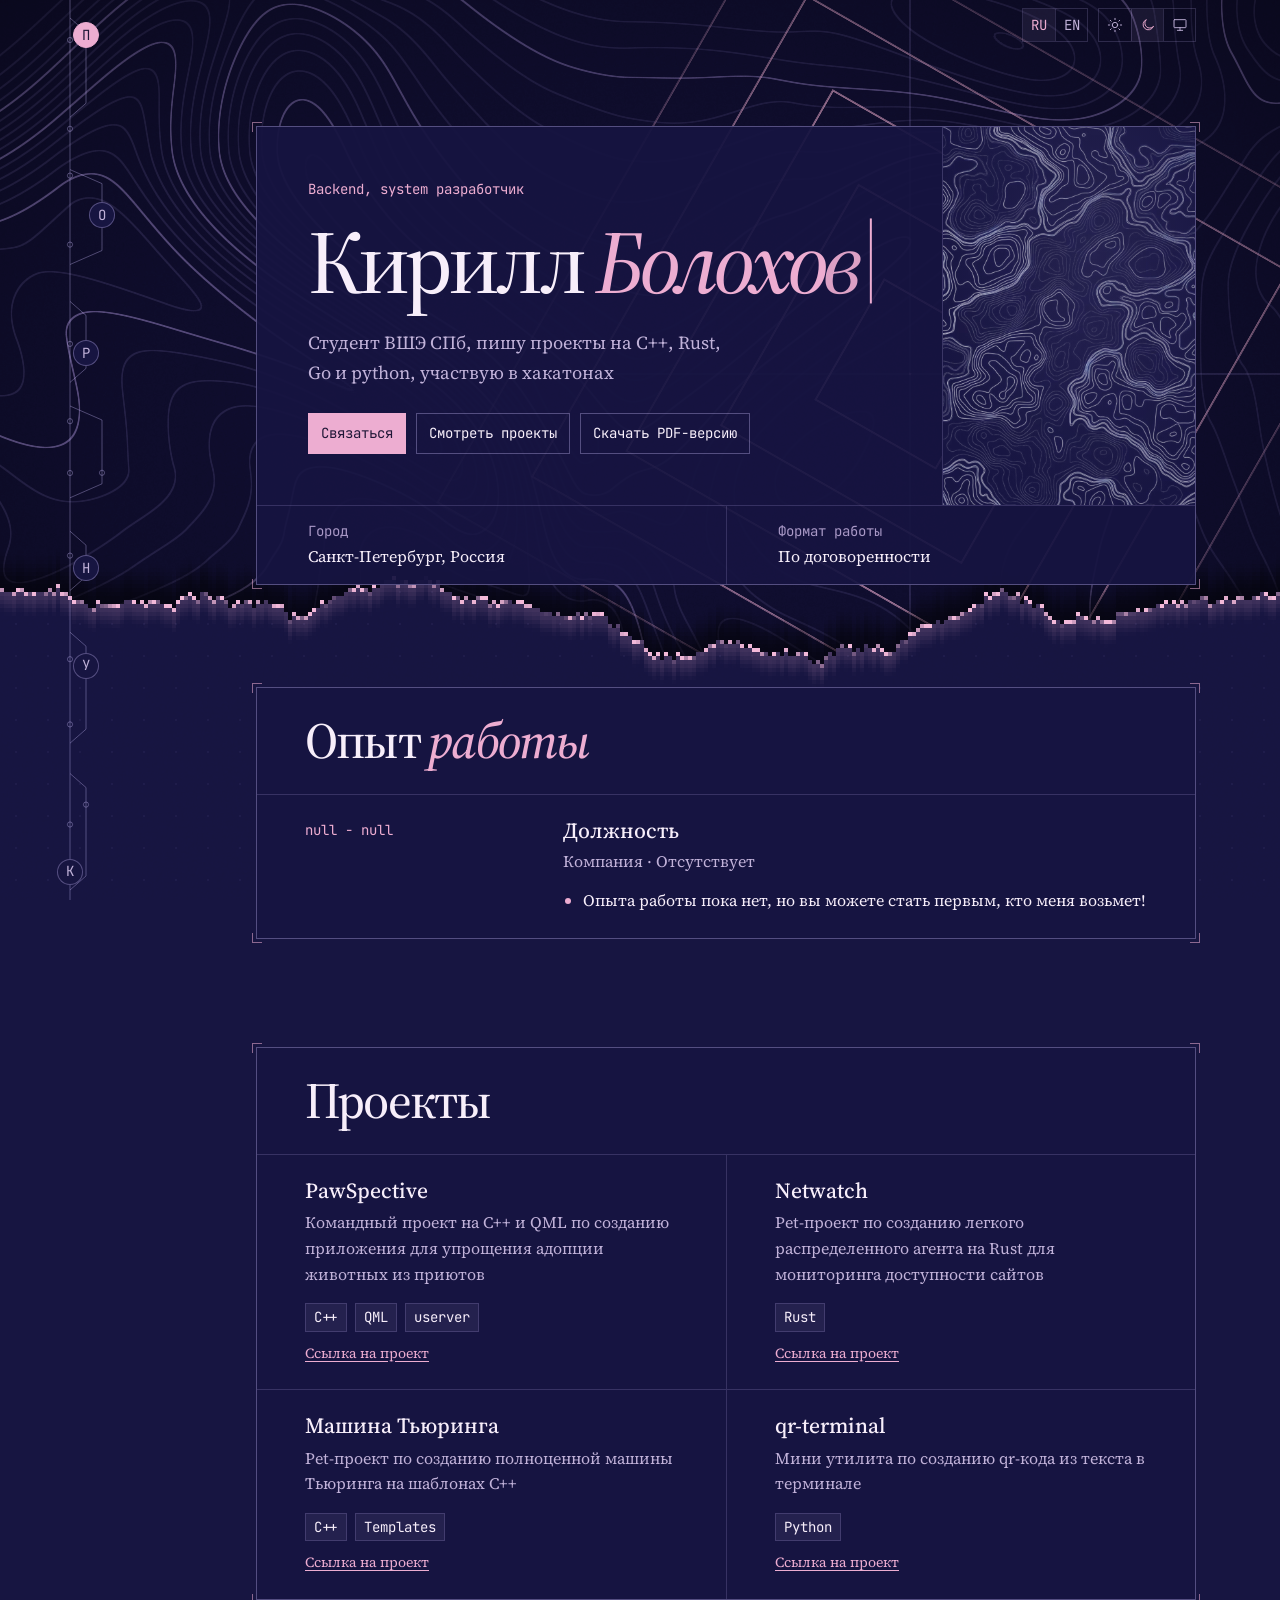
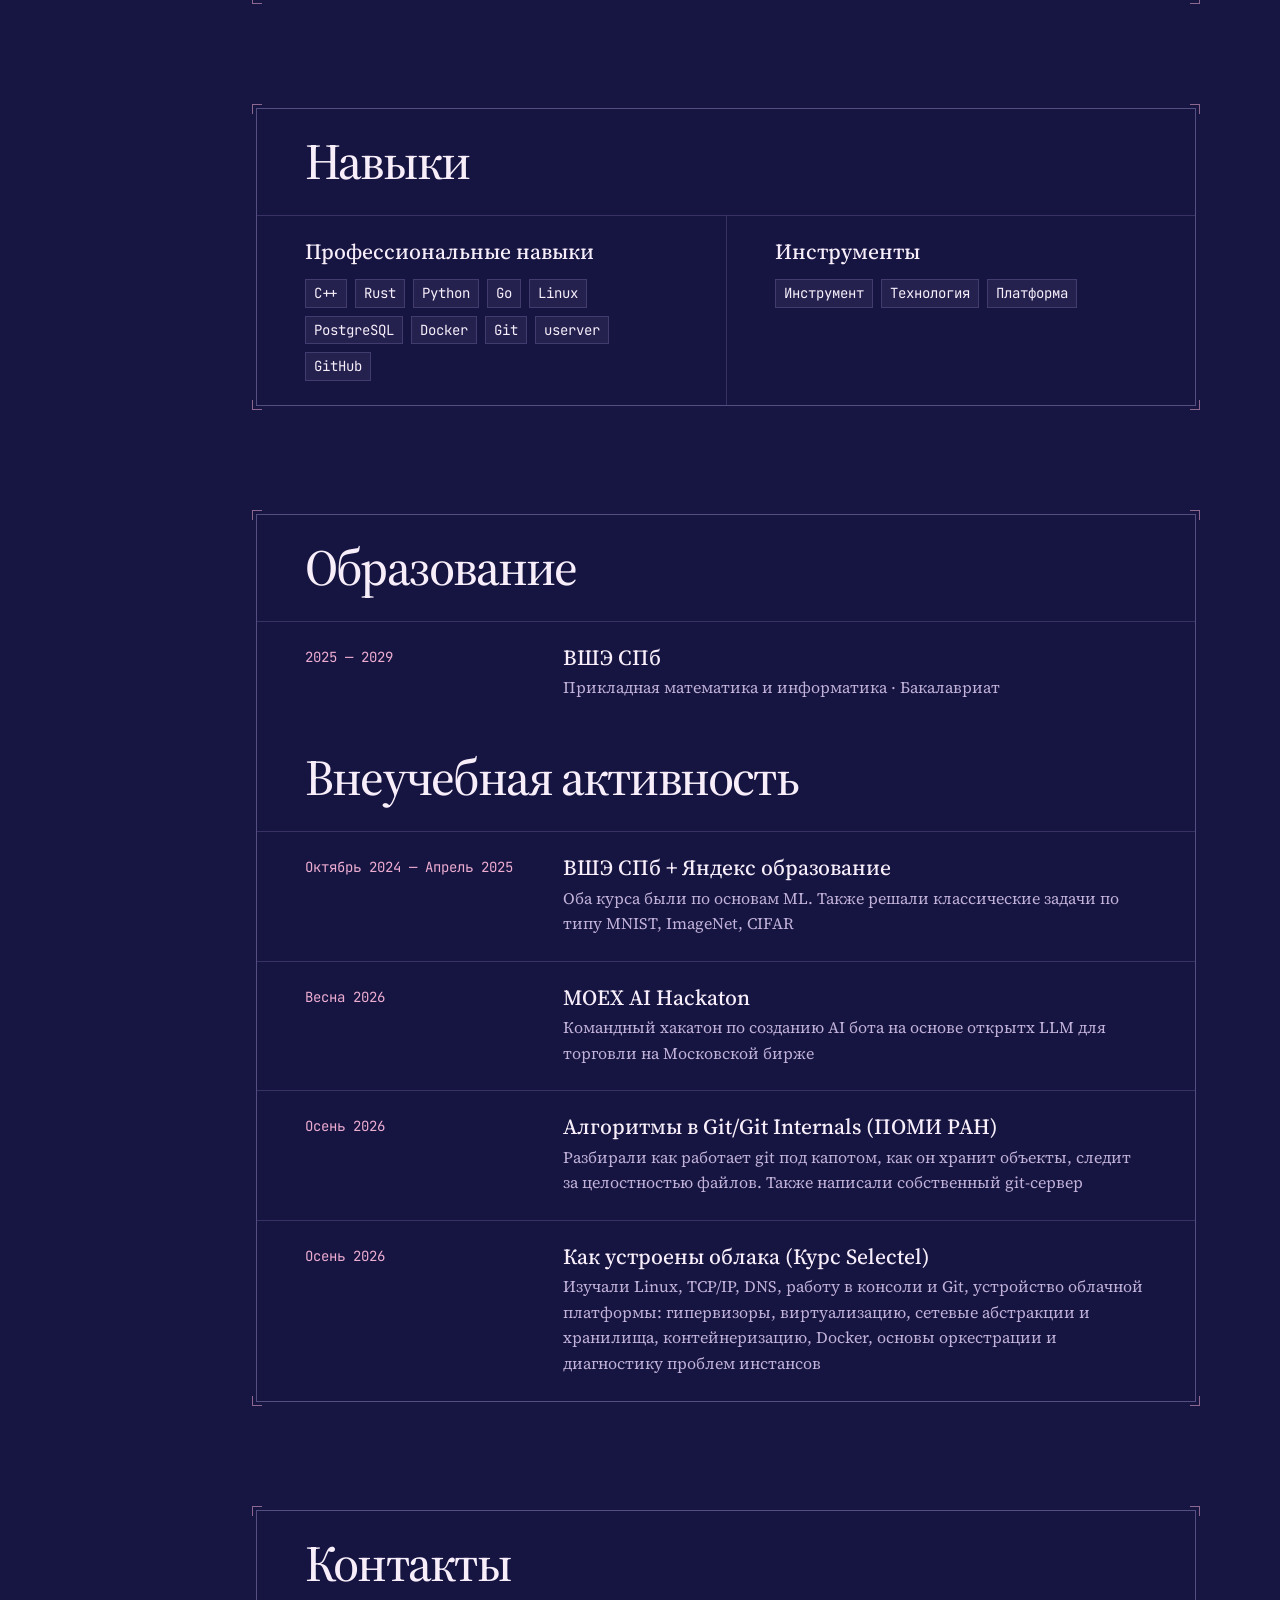
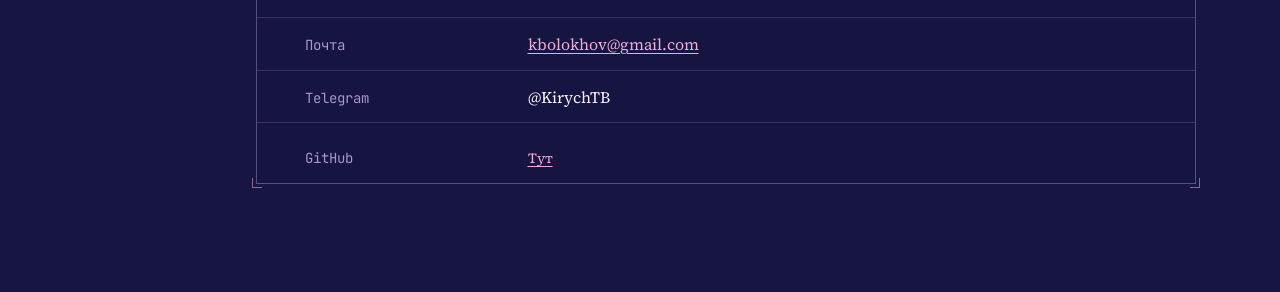
==== index.html @ cee9a9da "minor changes" ====
<!doctype html>
<html lang="ru" data-eff="dark">
<head>
<meta charset="utf-8">
<meta name="viewport" content="width=device-width,initial-scale=1">
<meta name="description" content="Resume.">
<title>Bolokhov Kirill - resume</title>
<link rel="alternate" hreflang="ru" href="./index.html">
<link rel="alternate" hreflang="en" href="./en.html">
<link rel="preconnect" href="https://fonts.googleapis.com">
<link rel="preconnect" href="https://fonts.gstatic.com" crossorigin>
<link href="https://fonts.googleapis.com/css2?family=JetBrains+Mono:wght@400;500;600&family=Source+Serif+4:ital,opsz,wght@0,8..60,400;0,8..60,500;1,8..60,400&display=swap" rel="stylesheet">
<link rel="stylesheet" href="./assets/styles.css">
<script src="./assets/hero-typing.js" defer></script>
<script src="./assets/background.js" defer></script>
<script src="./assets/main.js" defer></script>
</head>
<body>
<canvas id="gl" aria-hidden="true"></canvas>

<nav class="nav" aria-label="Разделы резюме">
  <svg class="tree-rail" aria-hidden="true" focusable="false" hidden></svg>
  <ul class="tree" id="toc" role="list">
    <li class="tree-node">
      <details name="resume-sections">
        <summary aria-label="Профиль">П</summary>
        <a href="#profile" aria-current="location">Профиль</a>
      </details>
    </li>
    <li class="tree-node">
      <details name="resume-sections">
        <summary aria-label="Опыт">О</summary>
        <a href="#experience">Опыт</a>
      </details>
    </li>
    <li class="tree-node">
      <details name="resume-sections">
        <summary aria-label="Проекты">Р</summary>
        <a href="#projects">Проекты</a>
      </details>
    </li>
    <li class="tree-node">
      <details name="resume-sections">
        <summary aria-label="Навыки">Н</summary>
        <a href="#skills">Навыки</a>
      </details>
    </li>
    <li class="tree-node">
      <details name="resume-sections">
        <summary aria-label="Образование">У</summary>
        <a href="#education">Образование</a>
      </details>
    </li>
    <li class="tree-node">
      <details name="resume-sections">
        <summary aria-label="Контакты">К</summary>
        <a href="#contacts">Контакты</a>
      </details>
    </li>
  </ul>
</nav>

<main>
  <div class="page-controls">
    <nav class="languages" aria-label="Язык сайта">
      <a href="./index.html" aria-label="Русский" aria-current="page">RU</a>
      <a href="./en.html" lang="en" hreflang="en" aria-label="English">EN</a>
    </nav>
    <div class="themes" id="themes" role="group" aria-label="Цветовая тема" hidden>
      <button type="button" data-m="light" aria-label="Светлая тема" title="Светлая тема" aria-pressed="false"><svg viewBox="0 0 24 24" aria-hidden="true"><circle cx="12" cy="12" r="4"/><path d="M12 2v2M12 20v2M4.9 4.9l1.4 1.4M17.7 17.7l1.4 1.4M2 12h2M20 12h2M4.9 19.1l1.4-1.4M17.7 6.3l1.4-1.4"/></svg></button>
      <button type="button" data-m="dark" aria-label="Тёмная тема" title="Тёмная тема" aria-pressed="true"><svg viewBox="0 0 24 24" aria-hidden="true"><path d="M20 14.5A8 8 0 1 1 9.5 4a6.5 6.5 0 0 0 10.5 10.5z"/></svg></button>
      <button type="button" data-m="system" aria-label="Системная тема" title="Системная тема" aria-pressed="false"><svg viewBox="0 0 24 24" aria-hidden="true"><rect x="3" y="4" width="18" height="12" rx="1"/><path d="M12 16v4M8 20h8"/></svg></button>
    </div>
  </div>
  <section class="hero" id="profile" aria-labelledby="profile-title" tabindex="-1">
    <div class="col hero-card">
      <div class="hero-copy">
        <p class="eyebrow">Backend, system разработчик</p>
        <h1 id="profile-title">Кирилл <em class="surname" data-mistyped="<jlj"><span class="surname-text">Болохов</span><span class="surname-typing" aria-hidden="true" hidden><span class="surname-prefix"></span><span class="surname-tail"><span class="surname-letter"></span><span class="surname-cursor"></span></span></span></em></h1>
        <p class="summary">Студент ВШЭ СПб, пишу проекты на C++, Rust, Go и python, участвую в хакатонах</p>
        <div class="actions">
          <a class="button primary" href="#contacts">Связаться</a>
          <a class="button" href="#projects">Смотреть проекты</a>
          <a class="button" href="./assets/resume-ru.pdf" download>Скачать PDF-версию</a>
        </div>
      </div>
      <div class="mark" aria-hidden="true"></div>
      <dl class="profile-details">
        <div><dt>Город</dt><dd>Санкт-Петербург, Россия</dd></div>
        <div><dt>Формат работы</dt><dd>По договоренности</dd></div>
      </dl>
    </div>
  </section>

  <section class="paper" id="experience" aria-labelledby="experience-title" tabindex="-1">
    <div class="col">
      <header class="intro"><h2 id="experience-title">Опыт <em>работы</em></h2></header>
      <article class="entry">
        <p class="entry-period">null - null</p>
        <div>
          <h3>Должность</h3>
          <p class="entry-meta">Компания · Отсутствует</p>
          <ul class="achievements">
            <li>Опыта работы пока нет, но вы можете стать первым, кто меня возьмет!</li>
          </ul>
        </div>
      </article>
    </div>
  </section>

  <section class="gap" id="projects" aria-labelledby="projects-title" tabindex="-1">
    <div class="col">
      <header class="intro"><h2 id="projects-title">Проекты</h2></header>
      <div class="grid">
        <article class="cell">
          <h3>PawSpective</h3>
          <p>Командный проект на C++ и QML по созданию приложения для упрощения адопции животных из приютов</p>
          <ul class="tags" aria-label="Технологии проекта"><li>С++</li><li>QML</li><li>userver</li></ul>
          <a class="project-link" href="https://github.com/Pawspective">Ссылка на проект</a>
        </article>
        <article class="cell">
          <h3>Netwatch</h3>
          <p>Pet-проект по созданию легкого распределенного агента на Rust для мониторинга доступности сайтов</p>
          <ul class="tags" aria-label="Технологии проекта"><li>Rust</li></ul>
          <a class="project-link" href="https://github.com/Granzh/netwatch">Ссылка на проект</a>
        </article>
        <article class="cell">
          <h3>Машина Тьюринга</h3>
          <p>Pet-проект по созданию полноценной машины Тьюринга на шаблонах C++</p>
          <ul class="tags" aria-label="Технологии проекта"><li>C++</li><li>Templates</li></ul>
          <a class="project-link" href="https://github.com/Granzh/Turing-Machine">Ссылка на проект</a>
        </article>
        <article class="cell">
          <h3>qr-terminal</h3>
          <p>Мини утилита по созданию qr-кода из текста в терминале</p>
          <ul class="tags" aria-label="Технологии проекта"><li>Python</li></ul>
          <a class="project-link" href="https://github.com/Granzh/qr-terminal">Ссылка на проект</a>
        </article>
      </div>
    </div>

  </section>

  <section class="paper" id="skills" aria-labelledby="skills-title" tabindex="-1">
    <div class="col">
      <header class="intro"><h2 id="skills-title">Навыки</h2></header>
      <div class="grid">
        <div class="cell">
          <h3>Профессиональные навыки</h3>
          <ul class="tags"><li>C++</li><li>Rust</li><li>Python</li><li>Go</li><li>Linux</li><li>PostgreSQL</li><li>Docker</li><li>Git</li><li>userver</li><li>GitHub </li></ul>
        </div>
        <div class="cell">
          <h3>Инструменты</h3>
          <ul class="tags"><li>Инструмент</li><li>Технология</li><li>Платформа</li></ul>
        </div>
      </div>
    </div>
  </section>

  <section class="gap" id="education" aria-labelledby="education-title" tabindex="-1">
    <div class="col">
      <header class="intro"><h2 id="education-title">Образование</h2></header>
      <article class="entry">
        <p class="entry-period">2025 — 2029</p>
        <div>
          <h3>ВШЭ СПб</h3>
          <p class="entry-meta">Прикладная математика и информатика · Бакалавриат</p>
        </div>
      </article>

      <header class="intro"><h2 id="education-title">Внеучебная активность</h2></header>
      <article class="entry">
        <p class="entry-period">Октябрь 2024 — Апрель 2025</p>
        <div>
          <h3>ВШЭ СПб + Яндекс образование</h3>
          <p class="entry-meta">Оба курса были по основам ML. Также решали классические задачи по типу MNIST, ImageNet, CIFAR</p>
        </div>
      </article>
      <article class="entry">
        <p class="entry-period">Весна 2026</p>
        <div>
          <h3>MOEX AI Hackaton</h3>
          <p class="entry-meta">Командный хакатон по созданию AI бота на основе открытх LLM для торговли на Московской бирже</p>
        </div>
      </article>

      <article class="entry">
        <p class="entry-period">Осень 2026</p>
        <div>
          <h3>Алгоритмы в Git/Git Internals (ПОМИ РАН)</h3>
          <p class="entry-meta">Разбирали как работает git под капотом, как он хранит объекты, следит за целостностью файлов. Также написали собственный git-сервер</p>
        </div>
      </article>
      <article class="entry">
        <p class="entry-period">Осень 2026</p>
        <div>
          <h3>Как устроены облака (Курс Selectel)</h3>
          <p class="entry-meta">Изучали Linux, TCP/IP, DNS, работу в консоли и Git, устройство облачной платформы: гипервизоры, виртуализацию, сетевые абстракции и хранилища, контейнеризацию, Docker, основы оркестрации и диагностику проблем инстансов</p>
        </div>
      </article>
    </div>
  </section>

  <section class="paper contacts" id="contacts" aria-labelledby="contacts-title" tabindex="-1">
    <div class="col">
      <header class="intro"><h2 id="contacts-title">Контакты</h2></header>
      <dl class="contact-list">
        <div><dt>Почта</dt><dd><a href="mailto:kbolokhov@gmail.com">kbolokhov@gmail.com</a></dd></div>
        <div><dt>Telegram</dt><dd>@KirychTB</dd></div>
        <div><dt>GitHub</dt><dd><a class="project-link" href="https://github.com/Granzh">Тут</a></dd></div>
      </dl>
    </div>
  </section>
</main>
</body>
</html>
---- assets/styles.css ----
:root {
  --left: max(24px, calc((100vw - 1180px) / 2));
  --nav-width: 182px;
  --content-left: calc(var(--left) + var(--nav-width) + 24px);
  --mono: "JetBrains Mono", ui-monospace, Consolas, monospace;
  --serif: "Source Serif 4", Georgia, serif;
  --fg: #f7eefa;
  --mut: #c1b2d9;
  --dim: #a998c6;
  --acc: #edadd1;
  --acc-hover: #ffd0e8;
  --on-acc: #201737;
  --line: rgba(197, 182, 243, .19);
  --line2: rgba(197, 182, 243, .36);
  --panel: rgba(197, 182, 243, .08);
  --pbg: #171541;
  color-scheme: dark;
}
html[data-eff="light"] {
  --fg: #201737;
  --mut: #5f4d72;
  --dim: #69567e;
  --acc: #8b346d;
  --acc-hover: #74275a;
  --on-acc: #f7eefa;
  --line: rgba(79, 54, 112, .19);
  --line2: rgba(79, 54, 112, .36);
  --panel: rgba(79, 54, 112, .08);
  --pbg: #f4eaf7;
  color-scheme: light;
}
* { box-sizing: border-box; }
html { background: var(--pbg); scroll-behavior: smooth; }
body { margin: 0; color: var(--fg); font: 1rem/1.6 var(--serif); }
a { color: inherit; }
button { font: inherit; }
[hidden] { display: none !important; }
:focus-visible { outline: 2px solid var(--acc); outline-offset: 3px; }
::selection { background: var(--acc); color: var(--on-acc); }
#gl { position: fixed; inset: 0; width: 100%; height: 100%; pointer-events: none; }

.nav {
  position: fixed;
  z-index: 2;
  inset: 0 auto 0 var(--left);
  width: var(--nav-width);
  display: grid;
  grid-template-rows: minmax(0, 1fr);
  pointer-events: none;
  font-family: var(--mono);
}
.tree {
  --trunk: 19px;
  --node-size: 36px;
  position: relative;
  display: grid;
  grid-auto-rows: 1fr;
  margin: 0;
  padding: 0;
  list-style: none;
}
.tree::before, .tree-node::before {
  content: "";
  position: absolute;
  background: var(--line2);
}
.tree::before { inset: 0 auto 0 var(--trunk); width: 1px; }
.tree-node {
  --branch: 0px;
  position: relative;
  display: flex;
  align-items: center;
  padding-inline-start: calc(var(--trunk) + var(--branch) - var(--node-size) / 2);
}
.tree-node:nth-child(3n + 2) { --branch: 25px; }
.tree-node:nth-child(3n) { --branch: 44px; }
.tree-node::before { top: 50%; left: var(--trunk); width: var(--branch); height: 1px; }
.tree-node details { position: relative; pointer-events: auto; }
.tree-node details[open] { z-index: 1; }
.tree-node summary {
  display: grid;
  place-items: center;
  width: var(--node-size);
  height: var(--node-size);
  border: 1px solid var(--line2);
  border-radius: 50%;
  color: var(--mut);
  font-size: .875rem;
  list-style: none;
  background: var(--pbg);
  cursor: pointer;
}
.tree-node summary::-webkit-details-marker { display: none; }
.tree-node summary:hover, .tree-node details[open] summary { color: var(--acc); border-color: var(--acc); }
.tree-node details:has(a[aria-current]) summary { color: var(--on-acc); background: var(--acc); border-color: var(--acc); }
.tree-node a {
  position: absolute;
  top: 50%;
  left: calc(100% + 8px);
  transform: translateY(-50%);
  padding: 6px 10px;
  border: 1px solid var(--line2);
  background: var(--pbg);
  color: var(--fg);
  font-size: .875rem;
  text-decoration: none;
  white-space: nowrap;
}
.tree-node a:hover { color: var(--acc); border-color: var(--acc); }
.tree-rail {
  position: absolute;
  top: 0;
  left: 0;
  overflow: visible;
  pointer-events: none;
}
.tree[data-rail] { --node-size: 26px; display: block; }
.tree[data-rail]::before, .tree[data-rail] .tree-node::before { display: none; }
.tree[data-rail] .tree-node {
  position: absolute;
  left: var(--node-x);
  top: var(--node-y);
  display: block;
  padding: 0;
  transform: translate(-50%, -50%);
}
.page-controls {
  position: absolute;
  z-index: 1;
  inset: 8px max(24px, calc(100% - var(--content-left) - 940px)) auto auto;
  display: flex;
  align-items: center;
  gap: 10px;
}
.languages, .themes {
  display: grid;
  grid-auto-flow: column;
  grid-auto-columns: 32px;
  border: 1px solid var(--line);
}
.languages a {
  display: grid;
  place-items: center;
  min-height: 32px;
  color: var(--mut);
  font: .875rem var(--mono);
  text-decoration: none;
}
.languages a + a { border-left: 1px solid var(--line); }
.languages a:hover { color: var(--fg); }
.languages a[aria-current] { color: var(--acc); background: var(--panel); }
.themes button { display: grid; place-items: center; min-height: 32px; padding: 0; color: var(--mut); background: transparent; border: 0; cursor: pointer; }
.themes button + button { border-left: 1px solid var(--line); }
.themes button:hover { color: var(--fg); }
.themes button[aria-pressed="true"] { color: var(--acc); background: var(--panel); }
.themes svg { width: 16px; height: 16px; fill: none; stroke: currentColor; stroke-width: 1.4; stroke-linecap: round; }

main { position: relative; }
.col {
  position: relative;
  width: min(940px, calc(100% - var(--content-left) - 24px));
  margin-left: var(--content-left);
  border: 1px solid var(--line2);
  background: var(--pbg);
  background: color-mix(in srgb, var(--pbg) 94%, transparent);
}
.col::before {
  content: "";
  position: absolute;
  inset: -5px;
  pointer-events: none;
  background:
    linear-gradient(var(--acc), var(--acc)) left top / 10px 1px,
    linear-gradient(var(--acc), var(--acc)) left top / 1px 10px,
    linear-gradient(var(--acc), var(--acc)) right top / 10px 1px,
    linear-gradient(var(--acc), var(--acc)) right top / 1px 10px,
    linear-gradient(var(--acc), var(--acc)) left bottom / 10px 1px,
    linear-gradient(var(--acc), var(--acc)) left bottom / 1px 10px,
    linear-gradient(var(--acc), var(--acc)) right bottom / 10px 1px,
    linear-gradient(var(--acc), var(--acc)) right bottom / 1px 10px;
  background-repeat: no-repeat;
  opacity: .55;
}
.hero { padding: clamp(48px, 14vh, 132px) 0 48px; }
.hero-card { display: grid; grid-template-columns: minmax(0, 1fr) minmax(126px, 27%); }
.hero-copy { padding: clamp(24px, 4vw, 56px); }
.eyebrow, .entry-period, dt, .tags, .button { font-family: var(--mono); font-size: .875rem; }
.eyebrow { margin: 0; color: var(--acc); }
h1, h2, h3 { font-weight: 500; line-height: 1.08; overflow-wrap: anywhere; }
h1 { margin: 13px 0 0; font-size: clamp(2.5rem, 7vw, 5.75rem); letter-spacing: -.055em; }
h1 em, h2 em { color: var(--acc); }
.surname { position: relative; display: inline-block; max-width: 100%; }
.surname[data-mode] .surname-text { opacity: 0; }
.surname-typing { position: absolute; inset: 0; }
.surname-tail { position: relative; }
.surname-letter:empty::before {
  content: "\00a0";
  display: inline-block;
  inline-size: 0;
  white-space: nowrap;
}
.surname-cursor {
  position: absolute;
  inset-inline-start: 100%;
  inset-block-start: 50%;
  translate: 0 -50%;
  width: .6em;
  height: .95em;
  background: currentColor;
  transition: width 130ms ease-out;
}
.surname-letter:not(:empty) + .surname-cursor { margin-inline-start: .16em; }
.surname[data-mode="insert"] .surname-cursor { width: 2px; }
@media (prefers-reduced-motion: reduce), print {
  .surname[data-mode] .surname-text { opacity: 1; }
  .surname-typing { display: none; }
}
h2 { margin: 0; font-size: clamp(1.85rem, 4vw, 3.15rem); letter-spacing: -.035em; }
h3 { margin: 0; font-size: 1.35rem; }
.summary { max-width: 47ch; margin: 18px 0 0; color: var(--mut); font-size: 1.15rem; }
.actions { display: flex; flex-wrap: wrap; gap: 10px; margin-top: 26px; }
.button { display: inline-flex; align-items: center; padding: 8px 12px; border: 1px solid var(--line2); text-decoration: none; }
.button:hover { border-color: var(--acc); background: var(--panel); }
.button.primary { color: var(--on-acc); background: var(--acc); border-color: var(--acc); }
.button.primary:hover { background: var(--acc-hover); border-color: var(--acc-hover); }
.mark {
  position: relative;
  isolation: isolate;
  border-left: 1px solid var(--line);
  overflow: hidden;
  background:
    radial-gradient(ellipse at 60% 35%, var(--panel), transparent 75%),
    var(--pbg);
}
.mark::before {
  content: "";
  position: absolute;
  inset: 0;
  background: url("./topographic-contours.png") center / cover no-repeat;
  mix-blend-mode: screen;
  opacity: .88;
}
html[data-eff="light"] .mark::before {
  filter: invert(1);
  mix-blend-mode: multiply;
  opacity: .65;
}
.profile-details { display: grid; grid-column: 1 / -1; grid-template-columns: repeat(2, minmax(0, 1fr)); margin: 0; border-top: 1px solid var(--line); }
.profile-details > div { padding: 14px clamp(24px, 4vw, 56px); }
.profile-details > div + div { border-left: 1px solid var(--line); }
dt { color: var(--dim); overflow-wrap: anywhere; }
dd { margin: 2px 0 0; overflow-wrap: anywhere; }

.paper, .gap { padding: clamp(24px, 6vh, 64px) 0; }
.intro { padding: 26px clamp(24px, 4vw, 48px); border-bottom: 1px solid var(--line); }
.entry { display: grid; grid-template-columns: minmax(145px, 1fr) minmax(0, 2.5fr); gap: 14px 24px; padding: 24px clamp(24px, 4vw, 48px); }
.entry + .entry { border-top: 1px solid var(--line); }
.entry-period { margin: 0; color: var(--acc); }
.entry-meta { margin: 6px 0 0; color: var(--mut); }
.achievements { margin: 14px 0 0; padding-left: 20px; }
.achievements li + li { margin-top: 5px; }
.achievements li::marker { color: var(--acc); }
.grid { display: grid; grid-template-columns: repeat(2, minmax(0, 1fr)); }
.cell { min-width: 0; padding: 24px clamp(24px, 4vw, 48px); }
.cell:nth-child(even) { border-left: 1px solid var(--line); }
.cell:nth-child(n+3) { border-top: 1px solid var(--line); }
.cell p { color: var(--mut); margin: 8px 0 0; }
.project-link { display: inline-block; margin-top: 10px; font-size: .875rem; }
.tags { display: flex; flex-wrap: wrap; gap: 8px; list-style: none; padding: 0; margin: 16px 0 0; }
.tags li { max-width: 100%; padding: 2px 8px; background: var(--panel); border: 1px solid var(--line); overflow-wrap: anywhere; }
.contacts { padding-bottom: clamp(54px, 12vh, 112px); }
.contact-list { margin: 0; }
.contact-list > div { display: grid; grid-template-columns: minmax(90px, 1fr) minmax(0, 3fr); gap: 16px; align-items: baseline; padding: 12px clamp(24px, 4vw, 48px); }
.contact-list > div + div { border-top: 1px solid var(--line); }
.project-link, .contact-list a { color: var(--acc); text-underline-offset: .18em; }

@media screen and (max-width: 900px), screen and (max-height: 510px) {
  html { scroll-padding-top: 58px; }
  .nav { position: sticky; inset: 0 auto auto; display: block; width: auto; padding-inline: 12px; background: var(--pbg); border-bottom: 1px solid var(--line2); }
  .tree { --trunk: 19px; grid-template-columns: repeat(6, minmax(0, 1fr)); height: 56px; max-width: 440px; margin-inline: auto; }
  .tree::before { inset: var(--trunk) 0 auto; width: auto; height: 1px; }
  .tree-node { align-items: flex-start; justify-content: center; padding: calc(var(--trunk) + var(--branch) - var(--node-size) / 2) 0 0; }
  .tree-node:nth-child(3n + 2) { --branch: 8px; }
  .tree-node:nth-child(3n) { --branch: 16px; }
  .tree-node::before { top: var(--trunk); left: 50%; width: 1px; height: var(--branch); }
  .tree-node a { top: calc(100% + 8px); left: 0; transform: none; }
  .tree-node:nth-last-child(-n + 2) a { left: auto; right: 0; }
  .page-controls { right: 16px; }
  .col { width: auto; margin-inline: 16px; }
}
@media screen and (max-width: 560px) {
  .hero-card, .grid, .entry { grid-template-columns: minmax(0, 1fr); }
  .mark { display: none; }
  .cell:nth-child(even) { border-left: 0; }
  .cell + .cell { border-top: 1px solid var(--line); }
  .profile-details > div { padding-inline: 14px; }
}
@media (prefers-reduced-motion: reduce) {
  html { scroll-behavior: auto; }
}
@media print {
  @page { size: A4; margin: 12mm; }
  html[data-eff] {
    --serif: Georgia, serif;
    --mono: Consolas, monospace;
    --fg: #201737;
    --mut: #4e405f;
    --dim: #4e405f;
    --acc: #74275a;
    --line: #ddd1e4;
    --line2: #ddd1e4;
    --panel: transparent;
    --pbg: #fff;
    color-scheme: light;
  }
  #gl, .nav, .page-controls, .actions, .mark, .col::before { display: none; }
  body { font-size: 11pt; line-height: 1.4; }
  .hero, .paper, .gap { padding: 5px 0; }
  .hero-card { display: block; }
  .col { width: auto; margin: 0; }
  .hero-copy, .intro, .entry, .cell, .contact-list > div, .profile-details > div { padding: 9px 14px; }
  h1 { font-size: 33pt; margin-top: 6px; }
  h2 { font-size: 19pt; }
  h3 { font-size: 13pt; }
  .summary { max-width: 65ch; font-size: inherit; margin-top: 8px; }
  .tags, .achievements { margin-top: 9px; }
  .intro { break-after: avoid; }
  .entry, .cell { break-inside: avoid; }
}
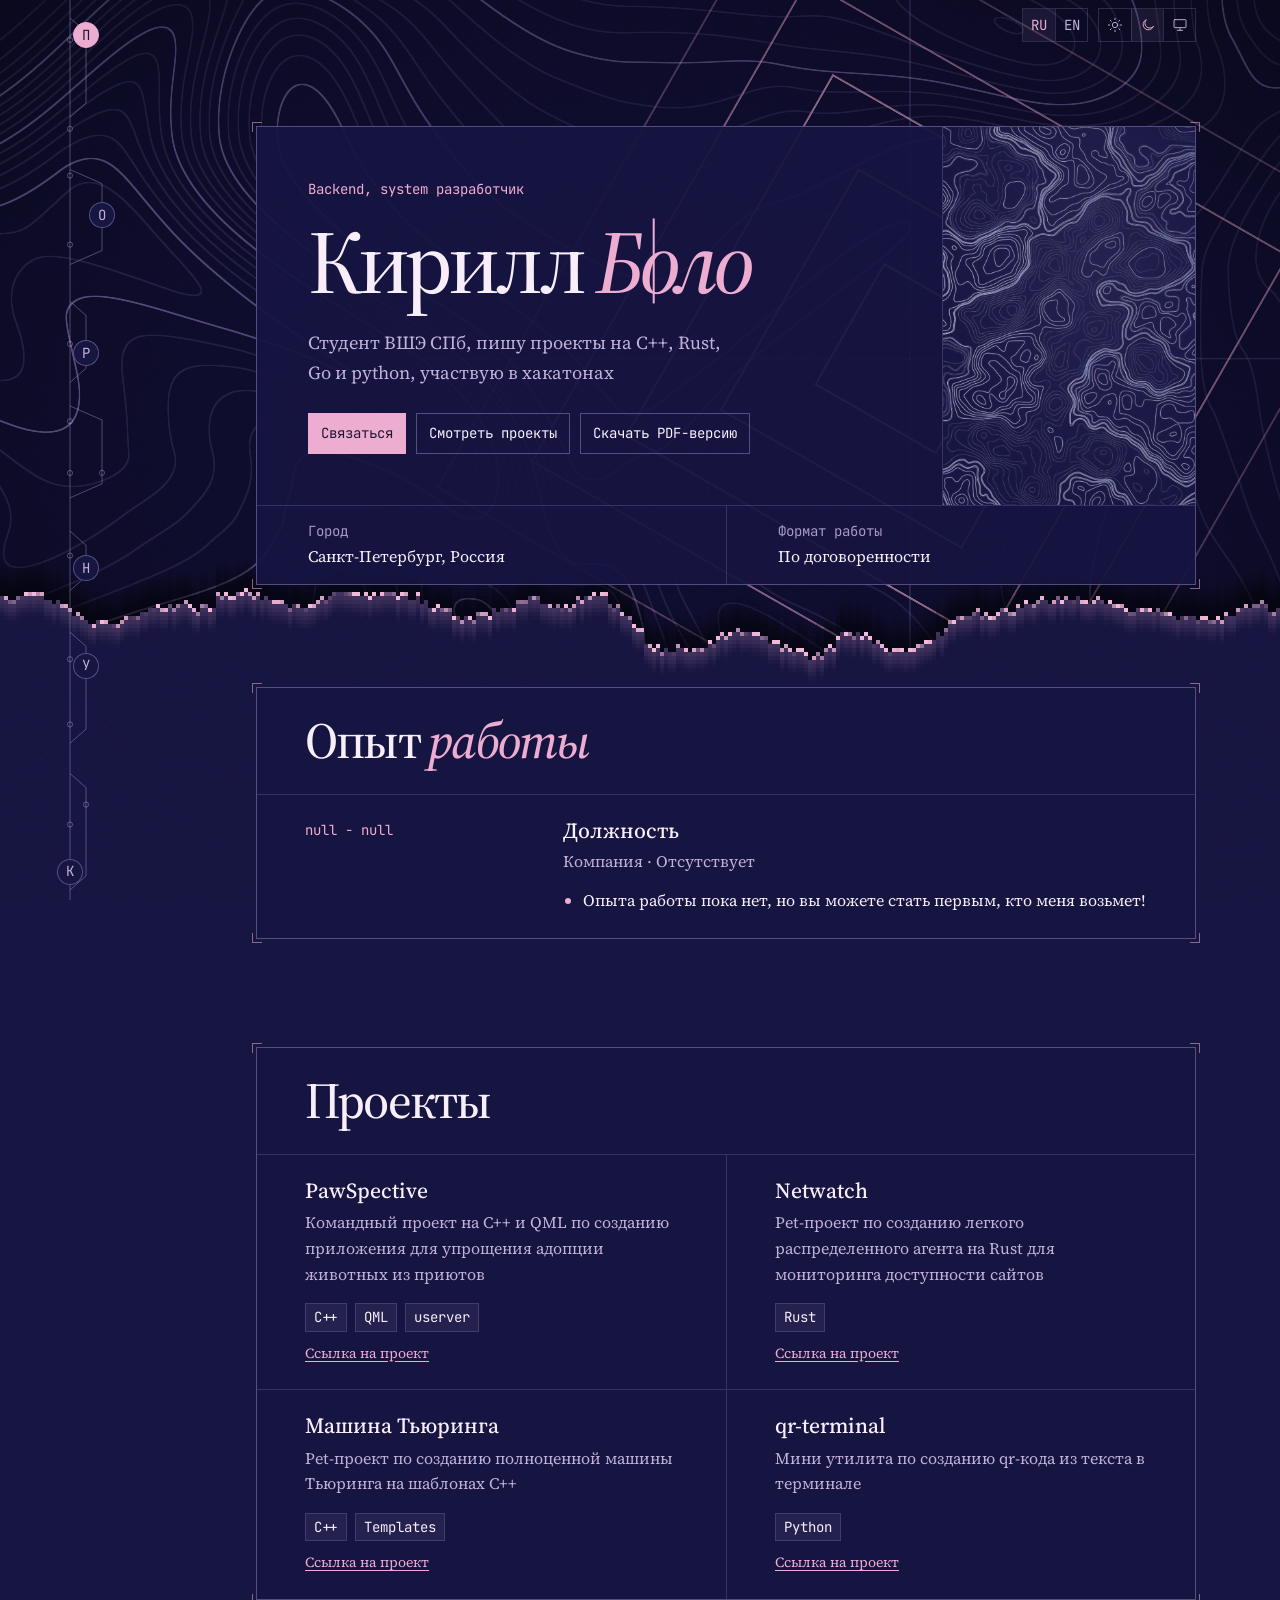
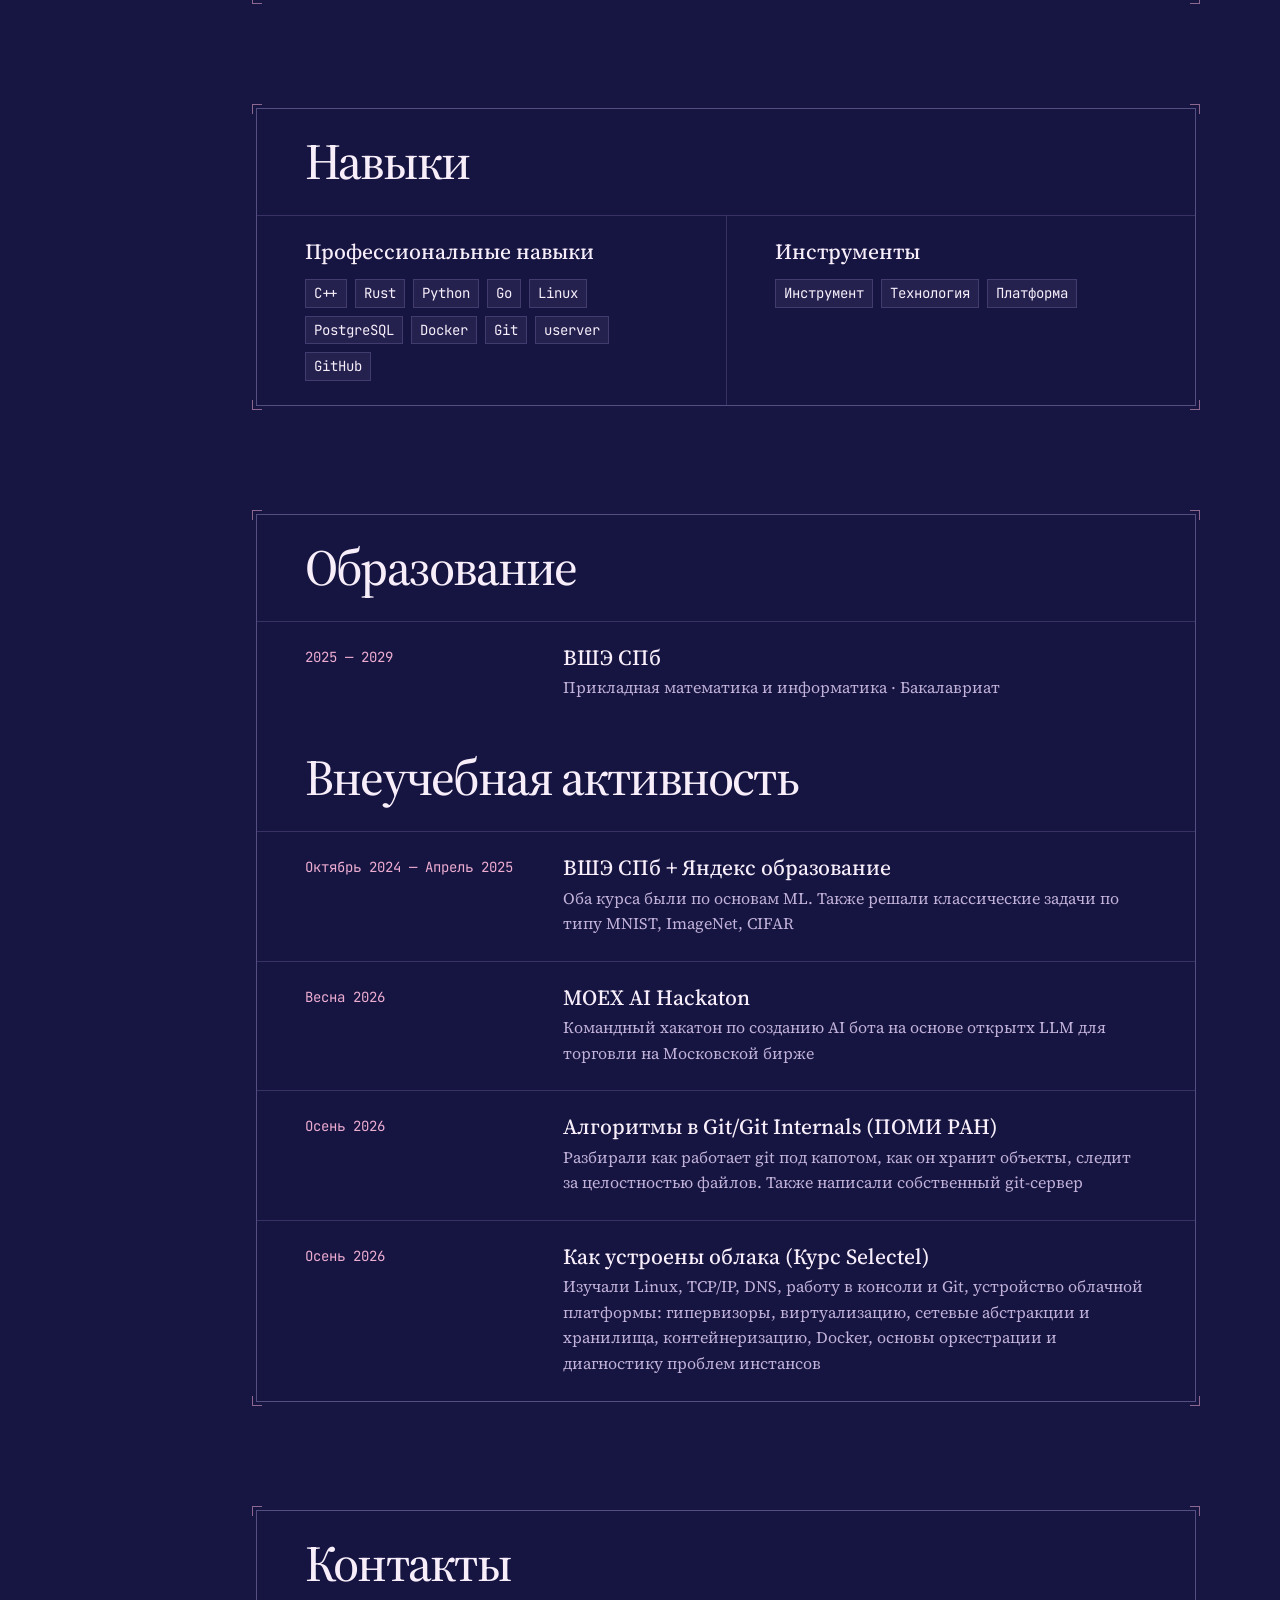
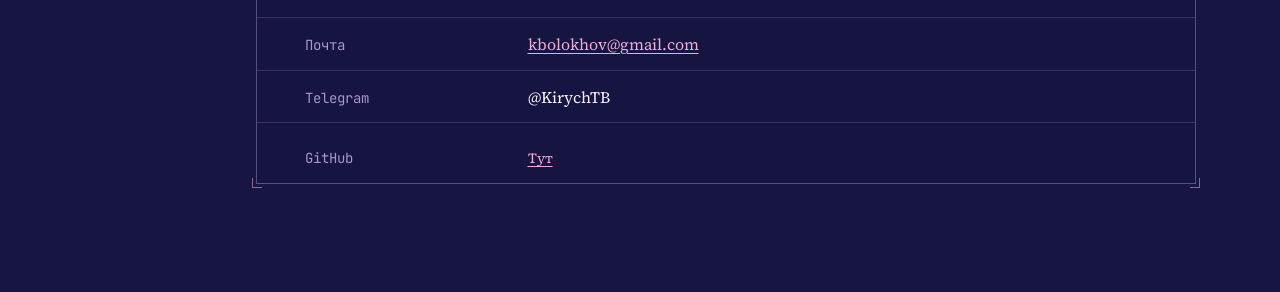
==== commit fafcb2b3: "add animation on switching language" ====
--- a/index.html
+++ b/index.html
@@ -11,6 +11,7 @@
 <link rel="preconnect" href="https://fonts.gstatic.com" crossorigin>
 <link href="https://fonts.googleapis.com/css2?family=JetBrains+Mono:wght@400;500;600&family=Source+Serif+4:ital,opsz,wght@0,8..60,400;0,8..60,500;1,8..60,400&display=swap" rel="stylesheet">
 <link rel="stylesheet" href="./assets/styles.css">
+<script src="./assets/language-switch.js"></script>
 <script src="./assets/hero-typing.js" defer></script>
 <script src="./assets/background.js" defer></script>
 <script src="./assets/main.js" defer></script>
--- a/assets/styles.css
+++ b/assets/styles.css
@@ -149,6 +149,11 @@
 .languages a + a { border-left: 1px solid var(--line); }
 .languages a:hover { color: var(--fg); }
 .languages a[aria-current] { color: var(--acc); background: var(--panel); }
+@media screen and (prefers-reduced-motion: no-preference) {
+  html[data-language-entering] :is(.nav, main) { visibility: hidden; }
+  ::highlight(resume-strike) { text-decoration: line-through .075em; }
+  ::highlight(resume-erased) { color: transparent; text-decoration-color: transparent; }
+}
 .themes button { display: grid; place-items: center; min-height: 32px; padding: 0; color: var(--mut); background: transparent; border: 0; cursor: pointer; }
 .themes button + button { border-left: 1px solid var(--line); }
 .themes button:hover { color: var(--fg); }
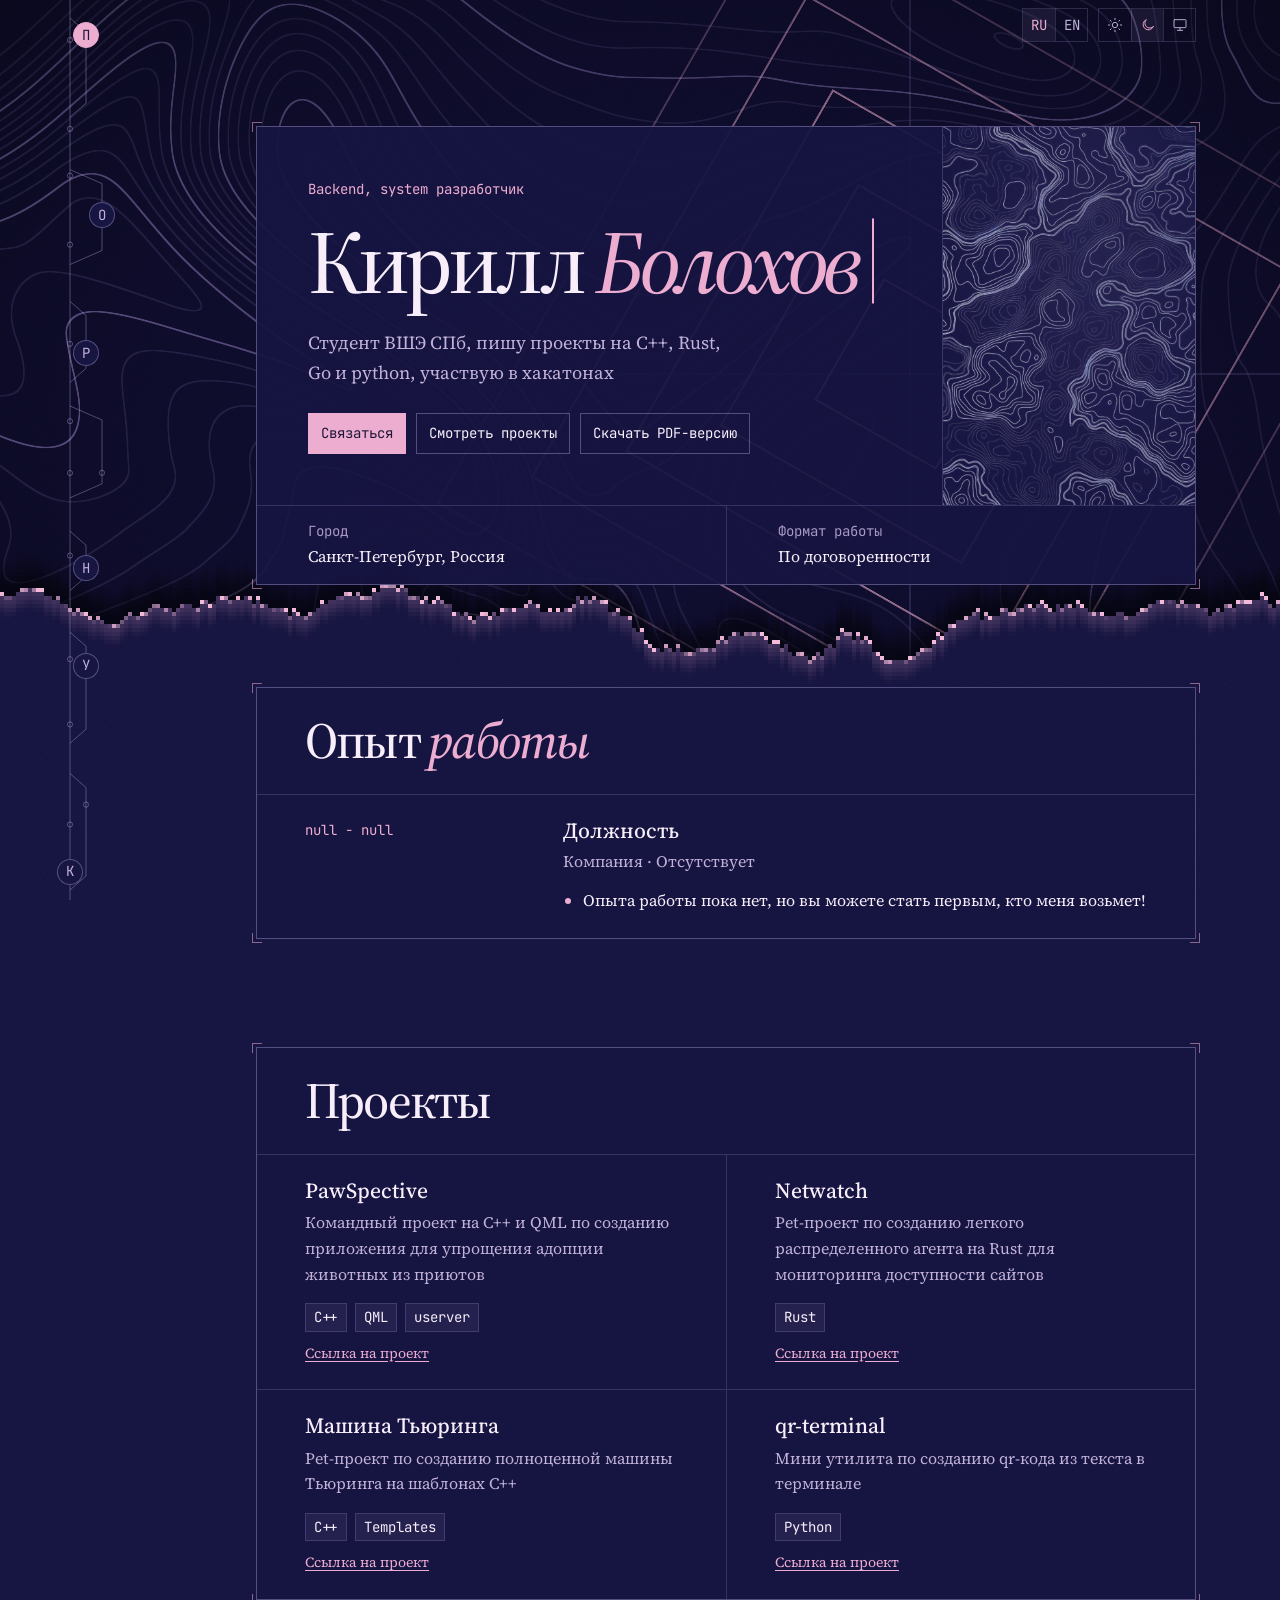
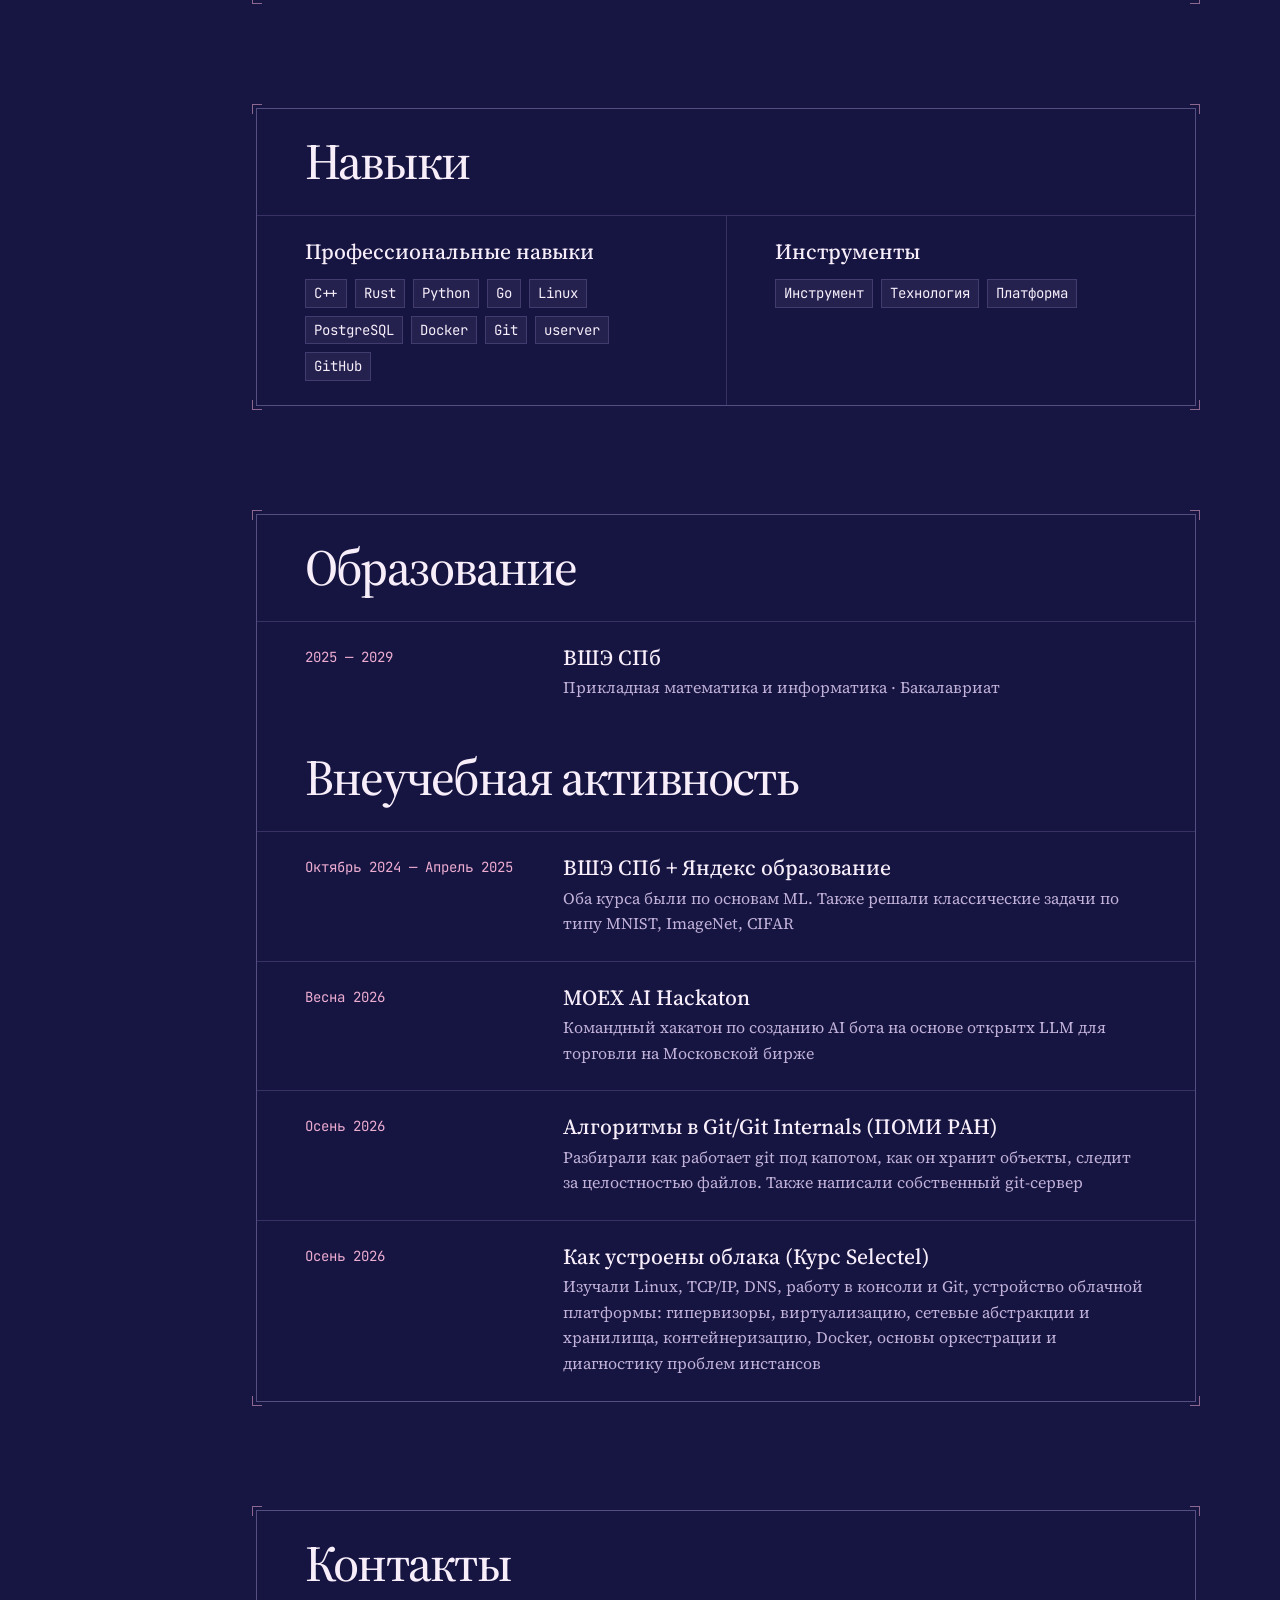
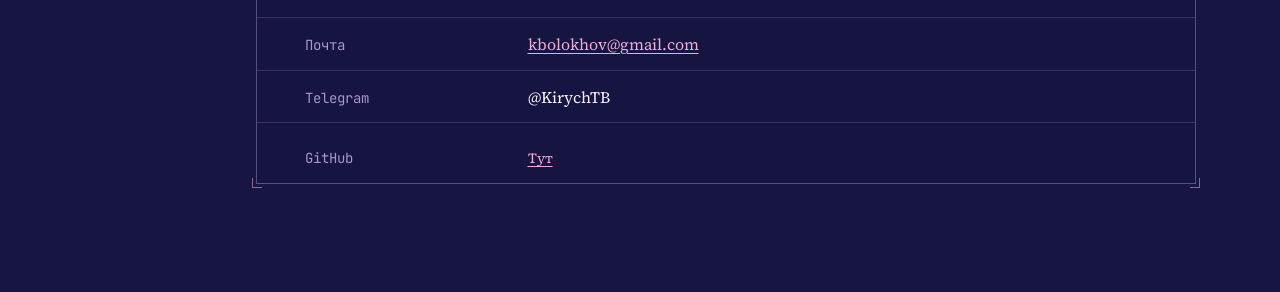
==== commit b90c4e85: "minor changes" ====
--- a/index.html
+++ b/index.html
@@ -7,6 +7,7 @@
 <title>Bolokhov Kirill - resume</title>
 <link rel="alternate" hreflang="ru" href="./index.html">
 <link rel="alternate" hreflang="en" href="./en.html">
+<link rel="prefetch" href="./en.html">
 <link rel="preconnect" href="https://fonts.googleapis.com">
 <link rel="preconnect" href="https://fonts.gstatic.com" crossorigin>
 <link href="https://fonts.googleapis.com/css2?family=JetBrains+Mono:wght@400;500;600&family=Source+Serif+4:ital,opsz,wght@0,8..60,400;0,8..60,500;1,8..60,400&display=swap" rel="stylesheet">
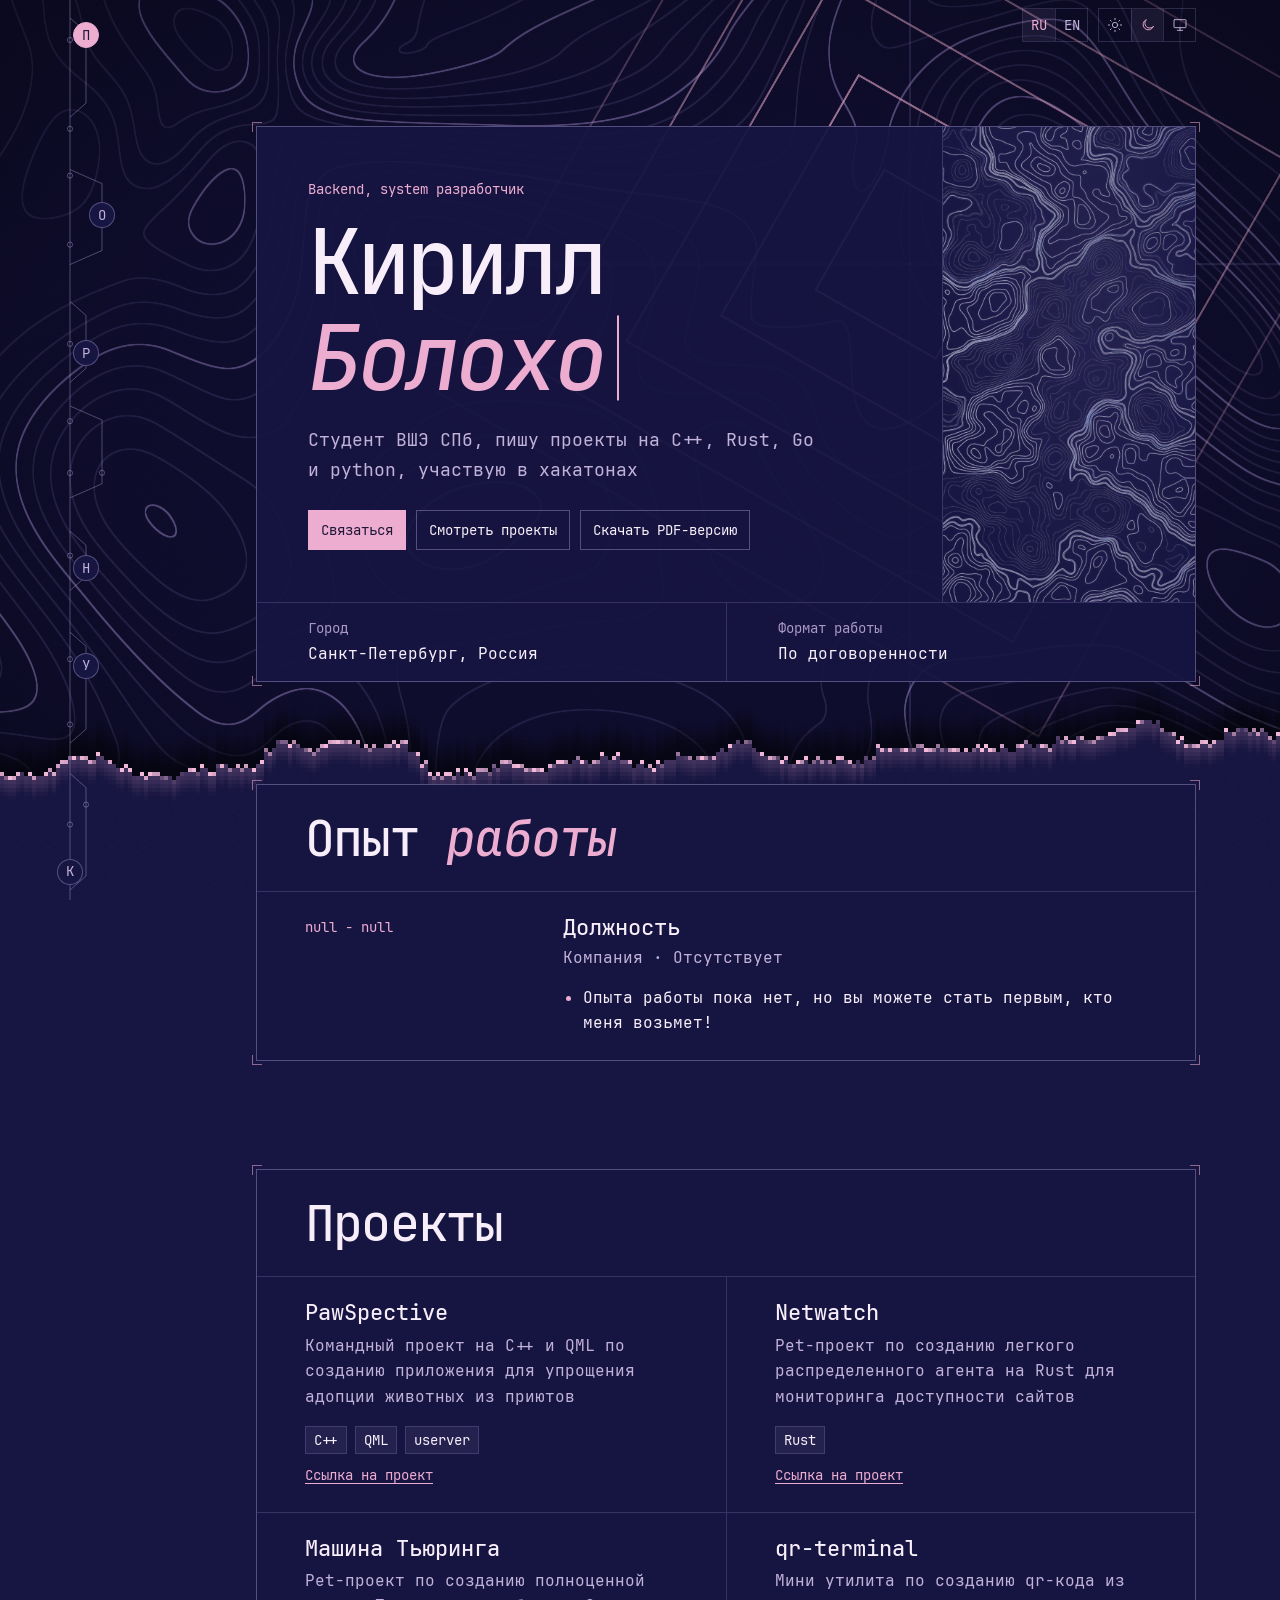
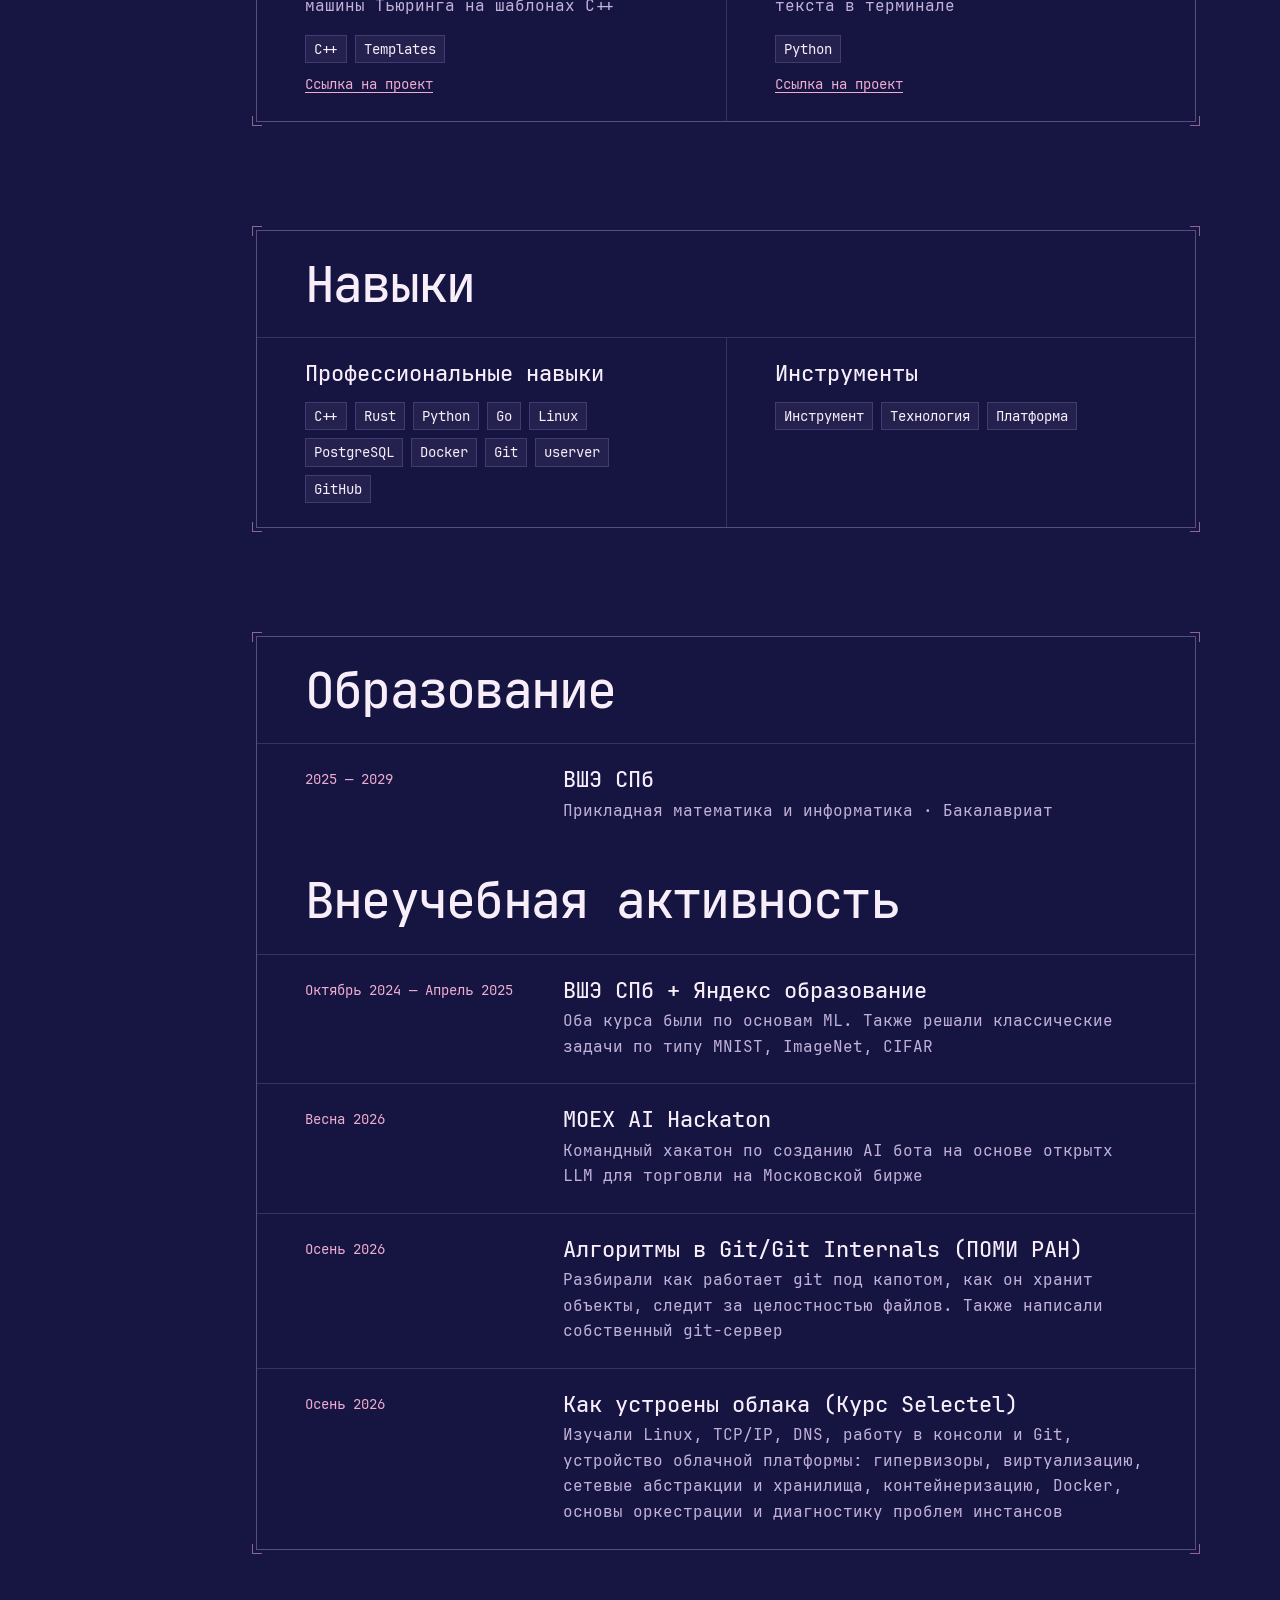
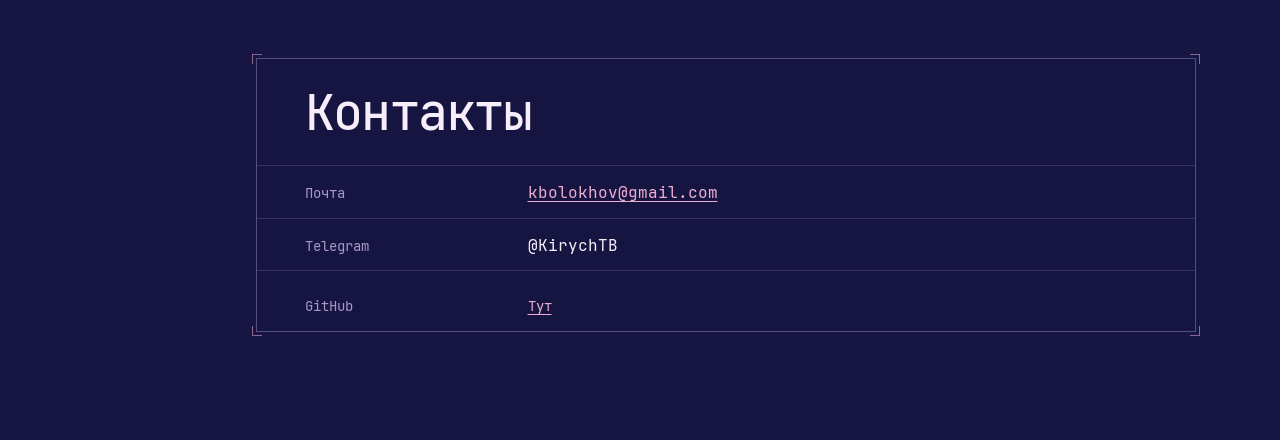
==== commit 1026f507: "change font" ====
--- a/index.html
+++ b/index.html
@@ -8,9 +8,6 @@
 <link rel="alternate" hreflang="ru" href="./index.html">
 <link rel="alternate" hreflang="en" href="./en.html">
 <link rel="prefetch" href="./en.html">
-<link rel="preconnect" href="https://fonts.googleapis.com">
-<link rel="preconnect" href="https://fonts.gstatic.com" crossorigin>
-<link href="https://fonts.googleapis.com/css2?family=JetBrains+Mono:wght@400;500;600&family=Source+Serif+4:ital,opsz,wght@0,8..60,400;0,8..60,500;1,8..60,400&display=swap" rel="stylesheet">
 <link rel="stylesheet" href="./assets/styles.css">
 <script src="./assets/language-switch.js"></script>
 <script src="./assets/hero-typing.js" defer></script>
--- a/assets/styles.css
+++ b/assets/styles.css
@@ -1,9 +1,32 @@
+@font-face {
+  font-family: "JetBrains Mono";
+  src: url("./fonts/JetBrainsMono-Regular.woff2") format("woff2");
+  font-style: normal;
+  font-weight: 400;
+  font-display: swap;
+}
+
+@font-face {
+  font-family: "JetBrains Mono";
+  src: url("./fonts/JetBrainsMono-Medium.woff2") format("woff2");
+  font-style: normal;
+  font-weight: 500;
+  font-display: swap;
+}
+
+@font-face {
+  font-family: "JetBrains Mono";
+  src: url("./fonts/JetBrainsMono-MediumItalic.woff2") format("woff2");
+  font-style: italic;
+  font-weight: 500;
+  font-display: swap;
+}
+
 :root {
   --left: max(24px, calc((100vw - 1180px) / 2));
   --nav-width: 182px;
   --content-left: calc(var(--left) + var(--nav-width) + 24px);
   --mono: "JetBrains Mono", ui-monospace, Consolas, monospace;
-  --serif: "Source Serif 4", Georgia, serif;
   --fg: #f7eefa;
   --mut: #c1b2d9;
   --dim: #a998c6;
@@ -31,7 +54,7 @@
 }
 * { box-sizing: border-box; }
 html { background: var(--pbg); scroll-behavior: smooth; }
-body { margin: 0; color: var(--fg); font: 1rem/1.6 var(--serif); }
+body { margin: 0; color: var(--fg); font: 1rem/1.6 var(--mono); }
 a { color: inherit; }
 button { font: inherit; }
 [hidden] { display: none !important; }
@@ -306,7 +329,6 @@
 @media print {
   @page { size: A4; margin: 12mm; }
   html[data-eff] {
-    --serif: Georgia, serif;
     --mono: Consolas, monospace;
     --fg: #201737;
     --mut: #4e405f;
@@ -319,7 +341,7 @@
     color-scheme: light;
   }
   #gl, .nav, .page-controls, .actions, .mark, .col::before { display: none; }
-  body { font-size: 11pt; line-height: 1.4; }
+  body { font: 11pt/1.4 Georgia, serif; }
   .hero, .paper, .gap { padding: 5px 0; }
   .hero-card { display: block; }
   .col { width: auto; margin: 0; }
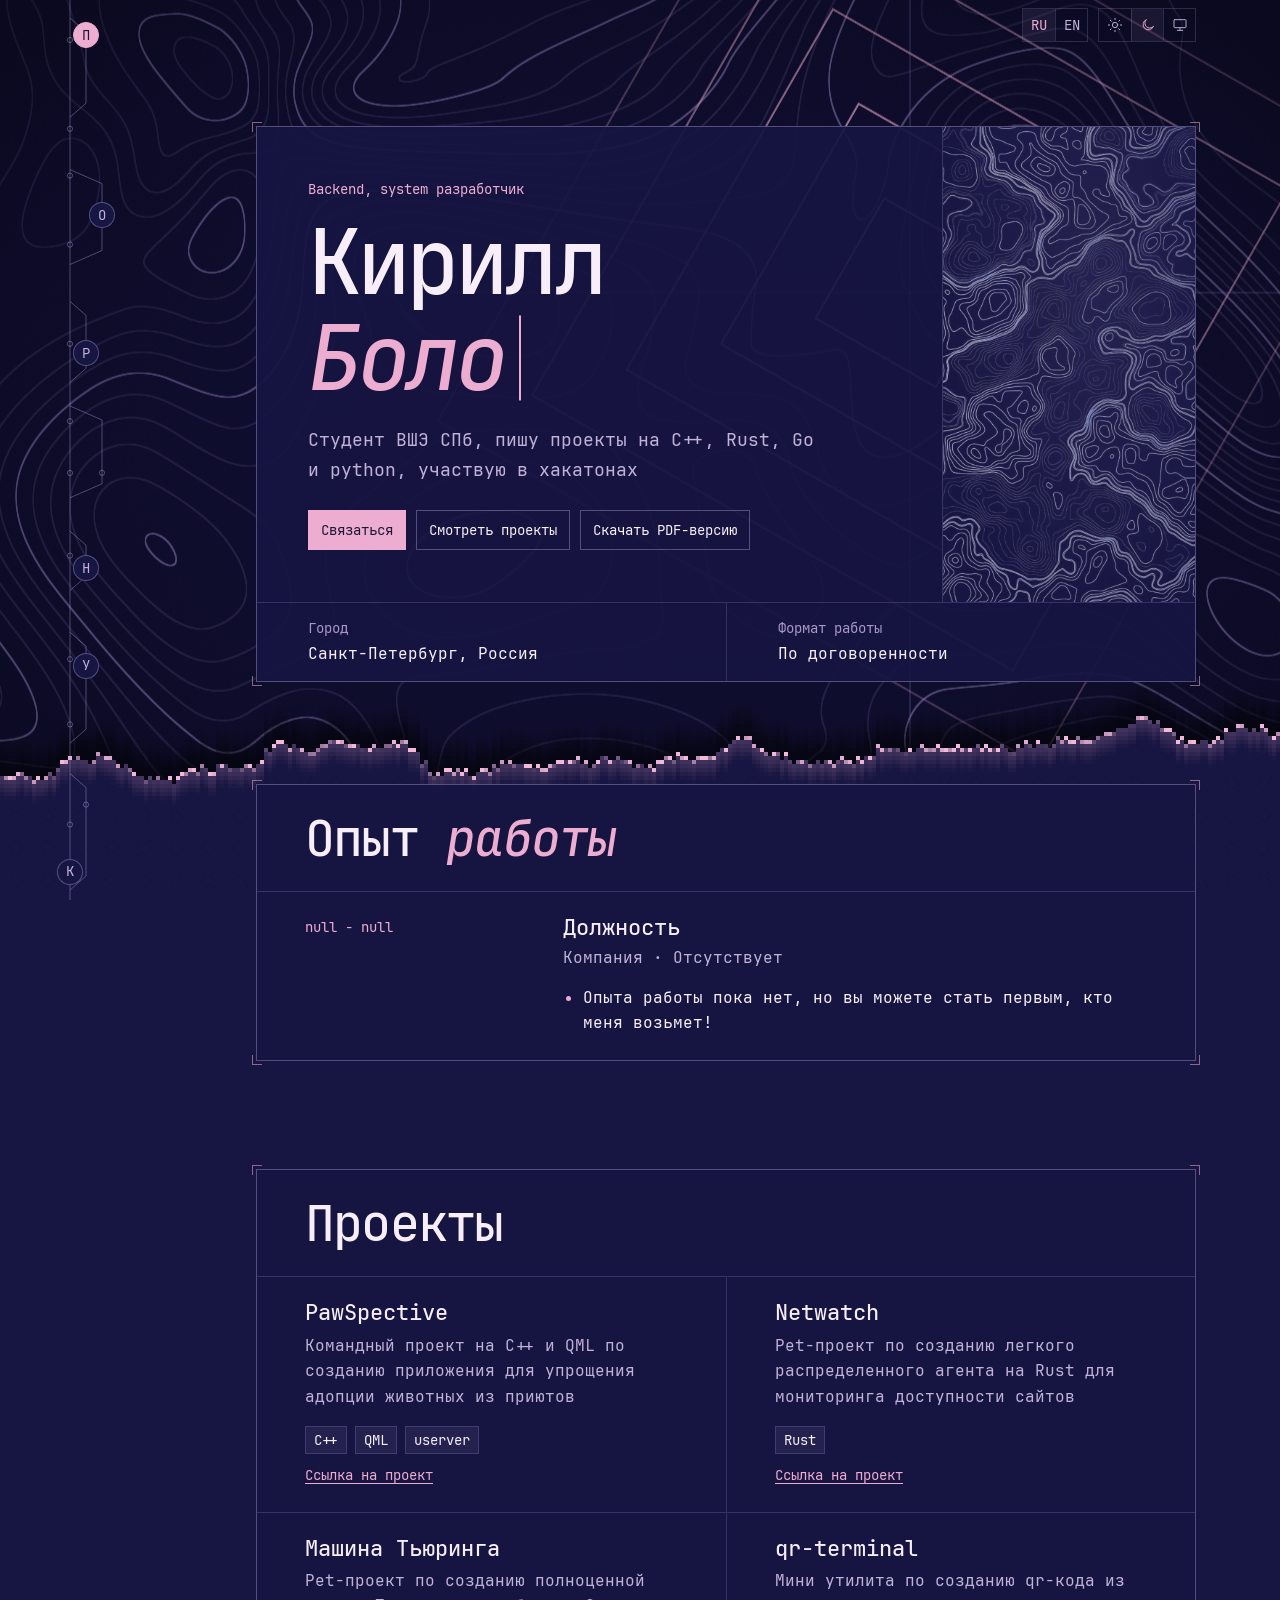
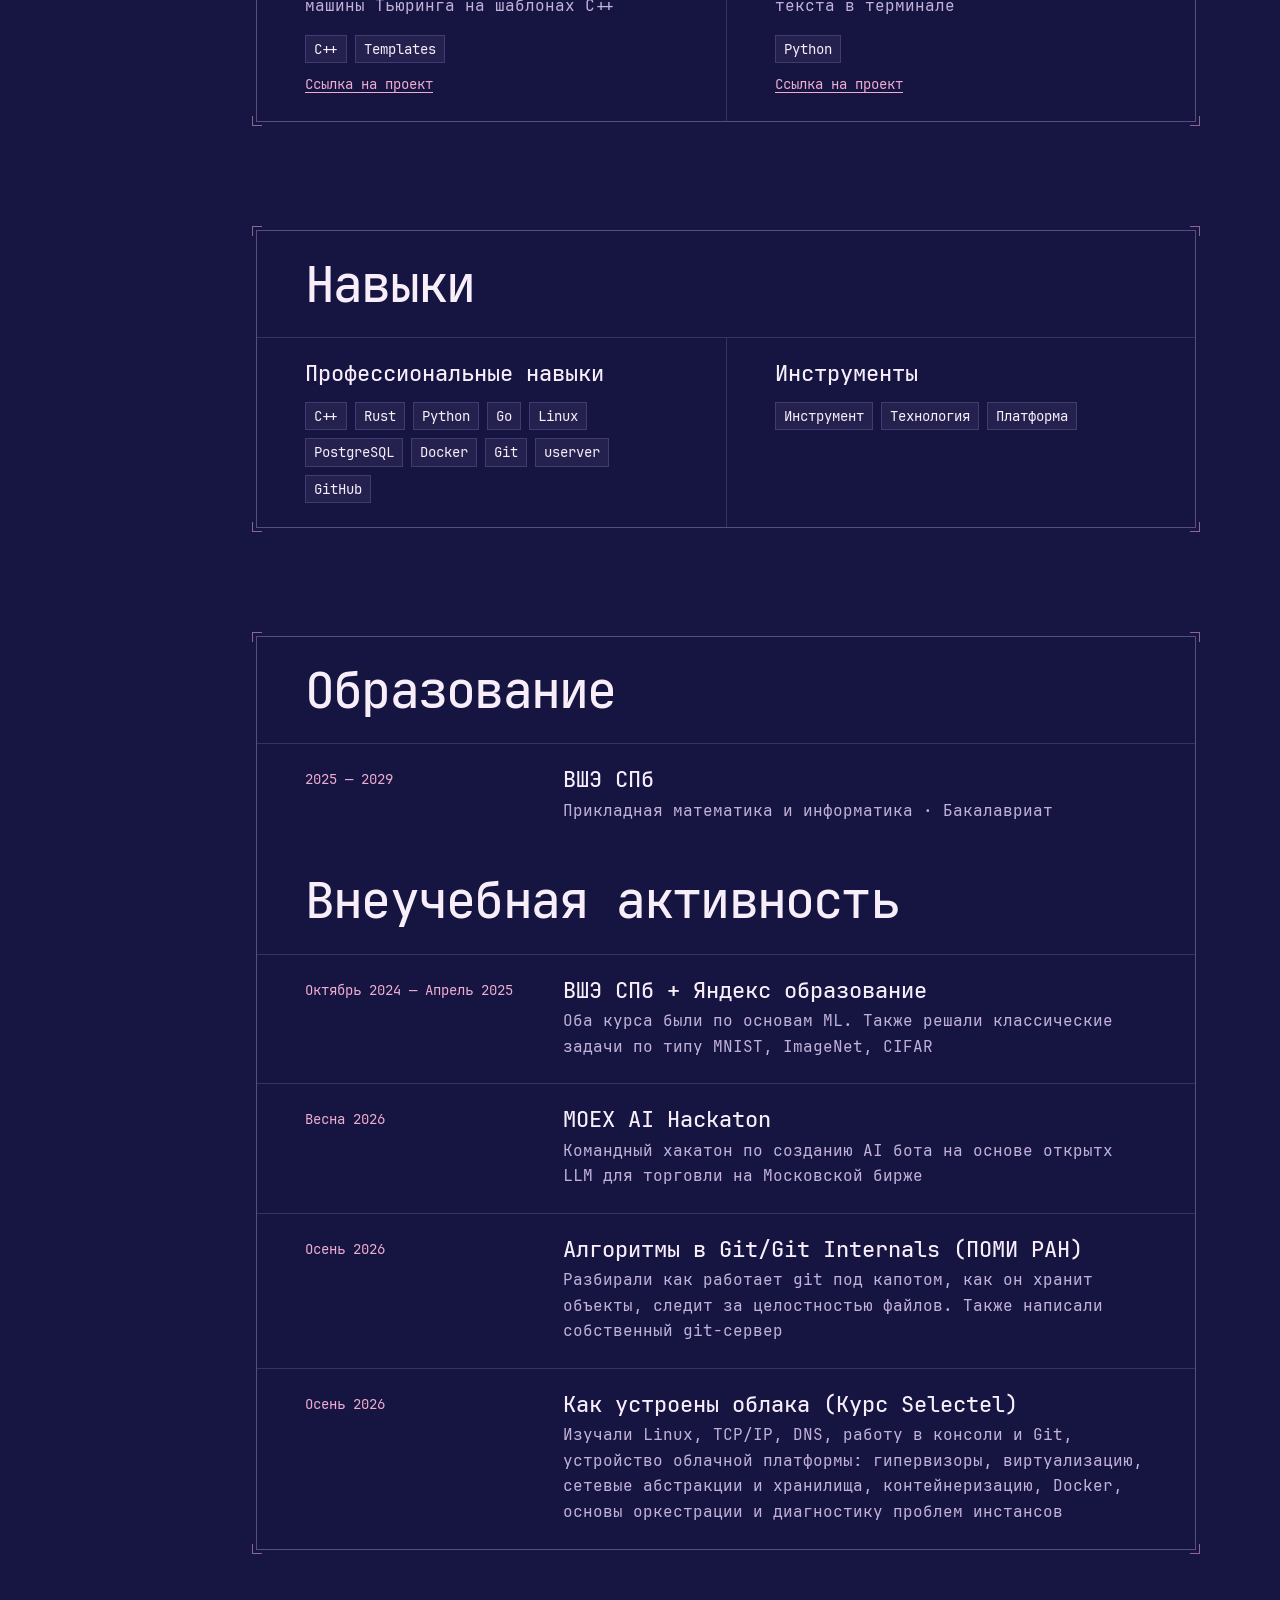
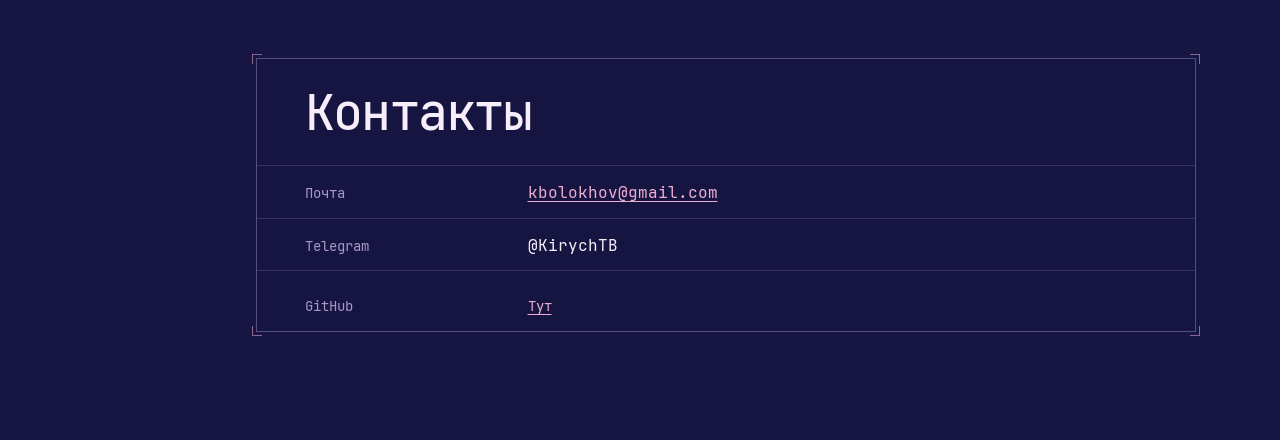
==== commit aaf965c8: "add topbar" ====
--- a/index.html
+++ b/index.html
@@ -60,18 +60,22 @@
 </nav>
 
 <main>
-  <div class="page-controls">
-    <nav class="languages" aria-label="Язык сайта">
-      <a href="./index.html" aria-label="Русский" aria-current="page">RU</a>
-      <a href="./en.html" lang="en" hreflang="en" aria-label="English">EN</a>
-    </nav>
-    <div class="themes" id="themes" role="group" aria-label="Цветовая тема" hidden>
-      <button type="button" data-m="light" aria-label="Светлая тема" title="Светлая тема" aria-pressed="false"><svg viewBox="0 0 24 24" aria-hidden="true"><circle cx="12" cy="12" r="4"/><path d="M12 2v2M12 20v2M4.9 4.9l1.4 1.4M17.7 17.7l1.4 1.4M2 12h2M20 12h2M4.9 19.1l1.4-1.4M17.7 6.3l1.4-1.4"/></svg></button>
-      <button type="button" data-m="dark" aria-label="Тёмная тема" title="Тёмная тема" aria-pressed="true"><svg viewBox="0 0 24 24" aria-hidden="true"><path d="M20 14.5A8 8 0 1 1 9.5 4a6.5 6.5 0 0 0 10.5 10.5z"/></svg></button>
-      <button type="button" data-m="system" aria-label="Системная тема" title="Системная тема" aria-pressed="false"><svg viewBox="0 0 24 24" aria-hidden="true"><rect x="3" y="4" width="18" height="12" rx="1"/><path d="M12 16v4M8 20h8"/></svg></button>
-    </div>
-  </div>
-  <section class="hero" id="profile" aria-labelledby="profile-title" tabindex="-1">
+  <header class="hero" id="profile" aria-labelledby="profile-title" tabindex="-1">
+    <div class="page-controls">
+      <div class="pinned-actions">
+        <a class="button primary" href="#contacts">Связаться</a>
+        <a class="button" href="./assets/resume-ru.pdf" download>Скачать PDF</a>
+      </div>
+      <nav class="languages" aria-label="Язык сайта">
+        <a href="./index.html" aria-label="Русский" aria-current="page">RU</a>
+        <a href="./en.html" lang="en" hreflang="en" aria-label="English">EN</a>
+      </nav>
+      <div class="themes" id="themes" role="group" aria-label="Цветовая тема" hidden>
+        <button type="button" data-m="light" aria-label="Светлая тема" title="Светлая тема" aria-pressed="false"><svg viewBox="0 0 24 24" aria-hidden="true"><circle cx="12" cy="12" r="4"/><path d="M12 2v2M12 20v2M4.9 4.9l1.4 1.4M17.7 17.7l1.4 1.4M2 12h2M20 12h2M4.9 19.1l1.4-1.4M17.7 6.3l1.4-1.4"/></svg></button>
+        <button type="button" data-m="dark" aria-label="Тёмная тема" title="Тёмная тема" aria-pressed="true"><svg viewBox="0 0 24 24" aria-hidden="true"><path d="M20 14.5A8 8 0 1 1 9.5 4a6.5 6.5 0 0 0 10.5 10.5z"/></svg></button>
+        <button type="button" data-m="system" aria-label="Системная тема" title="Системная тема" aria-pressed="false"><svg viewBox="0 0 24 24" aria-hidden="true"><rect x="3" y="4" width="18" height="12" rx="1"/><path d="M12 16v4M8 20h8"/></svg></button>
+      </div>
+    </div>
     <div class="col hero-card">
       <div class="hero-copy">
         <p class="eyebrow">Backend, system разработчик</p>
@@ -89,7 +93,7 @@
         <div><dt>Формат работы</dt><dd>По договоренности</dd></div>
       </dl>
     </div>
-  </section>
+  </header>
 
   <section class="paper" id="experience" aria-labelledby="experience-title" tabindex="-1">
     <div class="col">
--- a/assets/styles.css
+++ b/assets/styles.css
@@ -155,6 +155,7 @@
   align-items: center;
   gap: 10px;
 }
+.pinned-actions { display: none; }
 .languages, .themes {
   display: grid;
   grid-auto-flow: column;
@@ -209,9 +210,56 @@
   background-repeat: no-repeat;
   opacity: .55;
 }
-.hero { padding: clamp(48px, 14vh, 132px) 0 48px; }
+.hero { position: relative; padding: clamp(48px, 14vh, 132px) 0 48px; }
 .hero-card { display: grid; grid-template-columns: minmax(0, 1fr) minmax(126px, 27%); }
 .hero-copy { padding: clamp(24px, 4vw, 56px); }
+@media screen {
+  .hero::after {
+    content: "";
+    position: fixed;
+    z-index: 4;
+    inset: 0 0 auto;
+    height: 2px;
+    background: var(--acc);
+    opacity: var(--hero-line-opacity, 0);
+    transform: var(--hero-line-transform, none);
+    transform-origin: left center;
+    pointer-events: none;
+  }
+  html {
+    --pinned-header-height: 48px;
+    scroll-padding-top: var(--pinned-header-height);
+  }
+  html[data-header-pinned] .page-controls {
+    position: fixed;
+    z-index: 3;
+    inset: 2px 0 auto;
+    height: calc(var(--pinned-header-height) - 2px);
+    padding-inline: clamp(8px, 3vw, 32px);
+    border-bottom: 1px solid var(--line);
+    background: var(--pbg);
+  }
+  html[data-header-pinned] .pinned-actions {
+    display: flex;
+    gap: 8px;
+    margin-inline-end: auto;
+  }
+  .pinned-actions .button {
+    min-height: 32px;
+    padding: 4px 10px;
+    white-space: nowrap;
+  }
+}
+@media screen and (prefers-reduced-motion: no-preference) {
+  html[data-header-pinned] .page-controls { animation: pinned-controls 180ms ease-out; }
+  @keyframes pinned-controls {
+    from { opacity: 0; transform: translateY(-6px); }
+  }
+}
+@media screen and (prefers-reduced-motion: reduce) {
+  .hero::after { opacity: 0; transform: none; }
+  html[data-header-pinned] .hero::after { opacity: 1; }
+}
 .eyebrow, .entry-period, dt, .tags, .button { font-family: var(--mono); font-size: .875rem; }
 .eyebrow { margin: 0; color: var(--acc); }
 h1, h2, h3 { font-weight: 500; line-height: 1.08; overflow-wrap: anywhere; }
@@ -302,9 +350,33 @@
 .contact-list > div + div { border-top: 1px solid var(--line); }
 .project-link, .contact-list a { color: var(--acc); text-underline-offset: .18em; }
 
+@media screen and (prefers-reduced-motion: no-preference) {
+  [data-scroll-reveal="pending"] { opacity: 0; }
+  [data-scroll-reveal="shown"] {
+    animation: scroll-reveal 420ms cubic-bezier(.2, .7, .3, 1);
+  }
+  @keyframes scroll-reveal {
+    from {
+      opacity: 0;
+      transform: translate(var(--reveal-x, 0px), var(--reveal-y, 14px));
+    }
+    to { opacity: 1; transform: translate(0, 0); }
+  }
+}
+
+@media screen and (width > 560px) and (prefers-reduced-motion: no-preference) {
+  :is(#projects, #skills) .grid { overflow-x: clip; }
+  :is(#projects, #skills) .grid > .cell {
+    --reveal-x: -36px;
+    --reveal-y: 0px;
+  }
+  :is(#projects, #skills) .grid > .cell:nth-child(even) { --reveal-x: 36px; }
+}
+
 @media screen and (max-width: 900px), screen and (max-height: 510px) {
-  html { scroll-padding-top: 58px; }
+  html { scroll-padding-top: calc(58px + var(--pinned-header-height)); }
   .nav { position: sticky; inset: 0 auto auto; display: block; width: auto; padding-inline: 12px; background: var(--pbg); border-bottom: 1px solid var(--line2); }
+  html[data-header-pinned] .nav { top: var(--pinned-header-height); }
   .tree { --trunk: 19px; grid-template-columns: repeat(6, minmax(0, 1fr)); height: 56px; max-width: 440px; margin-inline: auto; }
   .tree::before { inset: var(--trunk) 0 auto; width: auto; height: 1px; }
   .tree-node { align-items: flex-start; justify-content: center; padding: calc(var(--trunk) + var(--branch) - var(--node-size) / 2) 0 0; }
@@ -322,6 +394,10 @@
   .cell:nth-child(even) { border-left: 0; }
   .cell + .cell { border-top: 1px solid var(--line); }
   .profile-details > div { padding-inline: 14px; }
+  html[data-header-pinned] .page-controls { gap: 5px; padding-inline: 8px; }
+  .pinned-actions .button { padding-inline: 5px; font-size: .6875rem; }
+  html[data-header-pinned] .pinned-actions { gap: 4px; }
+  html[data-header-pinned] .page-controls :is(.languages, .themes) { grid-auto-columns: 24px; }
 }
 @media (prefers-reduced-motion: reduce) {
   html { scroll-behavior: auto; }
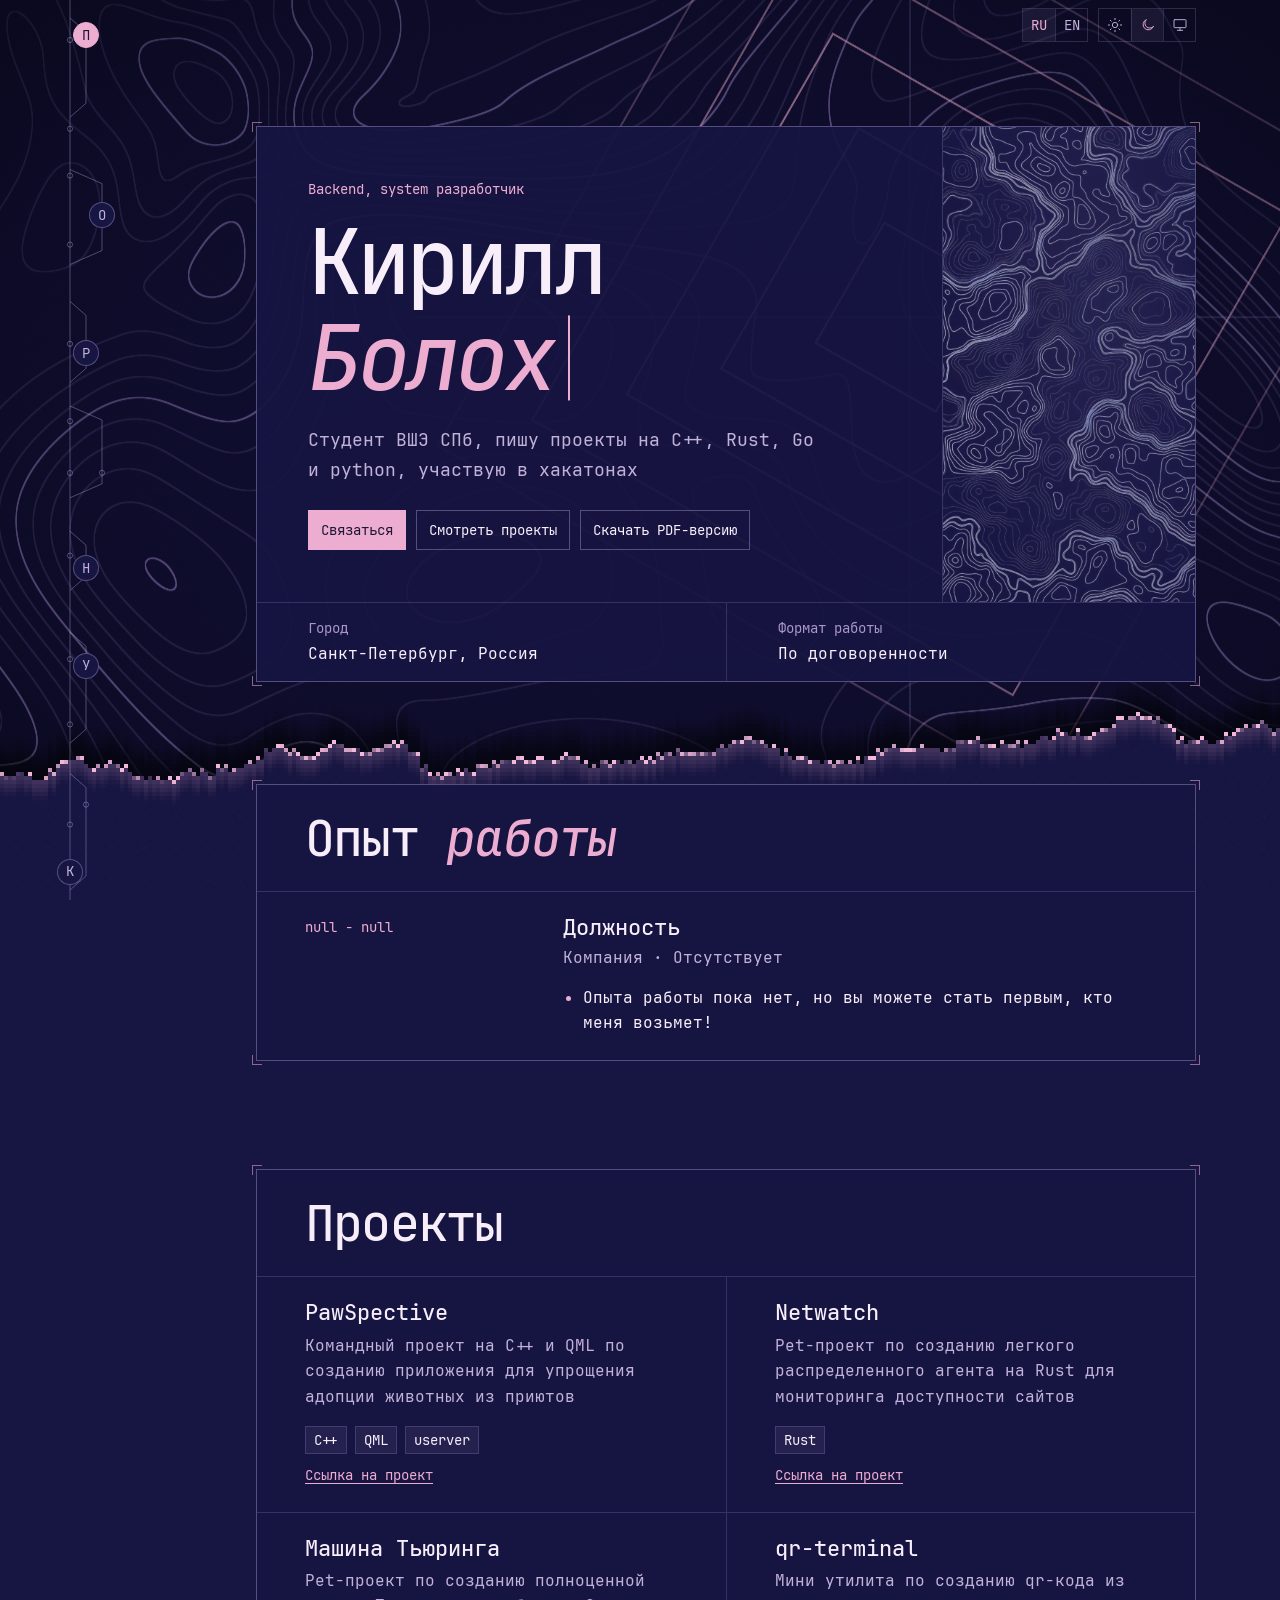
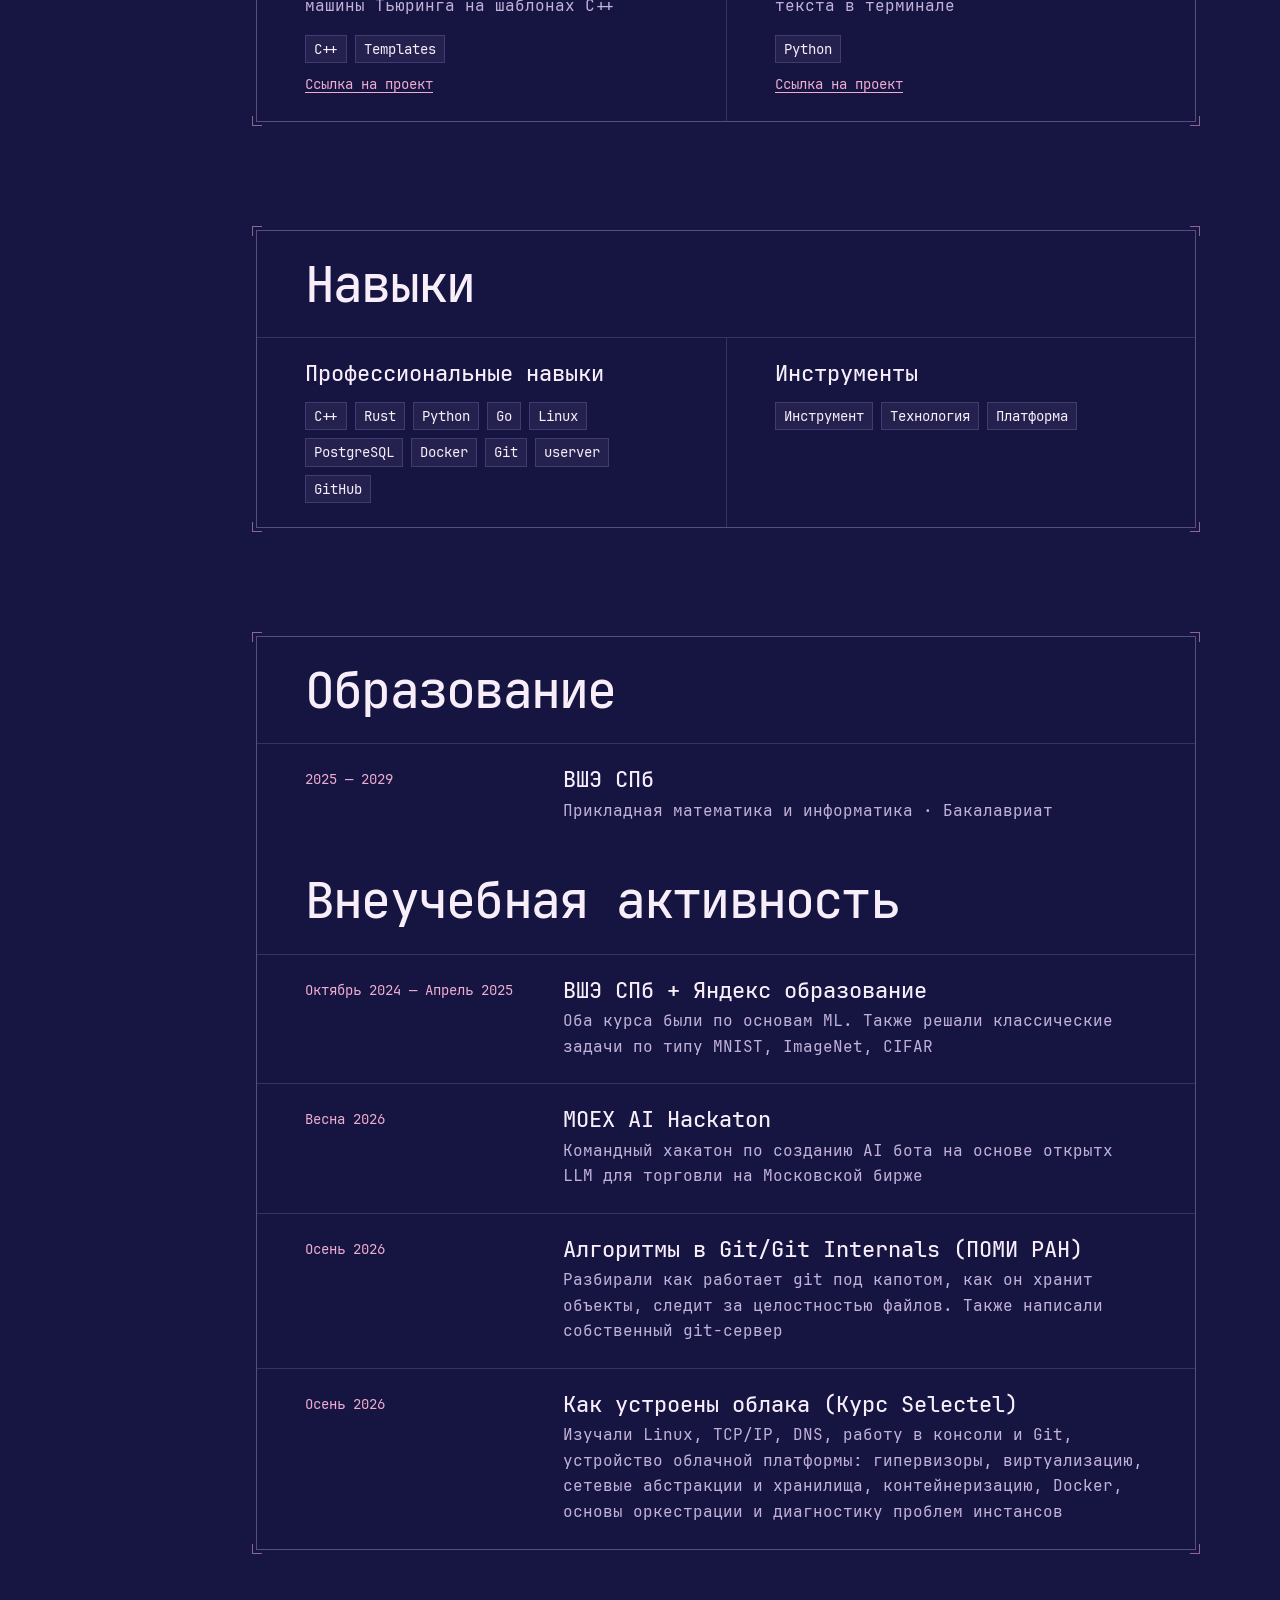
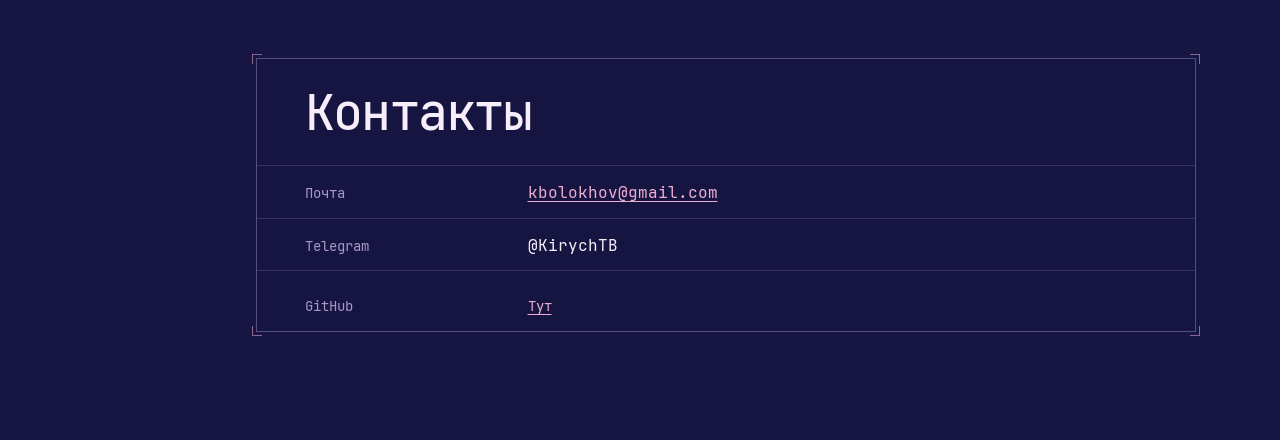
==== commit f9915cbc: "change png to webp" ====
--- a/index.html
+++ b/index.html
@@ -9,6 +9,7 @@
 <link rel="alternate" hreflang="en" href="./en.html">
 <link rel="prefetch" href="./en.html">
 <link rel="stylesheet" href="./assets/styles.css">
+<link rel="preload" as="image" href="./assets/topographic-contours.webp" type="image/webp" media="screen and (width > 560px)">
 <script src="./assets/language-switch.js"></script>
 <script src="./assets/hero-typing.js" defer></script>
 <script src="./assets/background.js" defer></script>
--- a/assets/styles.css
+++ b/assets/styles.css
@@ -308,18 +308,20 @@
     radial-gradient(ellipse at 60% 35%, var(--panel), transparent 75%),
     var(--pbg);
 }
-.mark::before {
-  content: "";
-  position: absolute;
-  inset: 0;
-  background: url("./topographic-contours.png") center / cover no-repeat;
-  mix-blend-mode: screen;
-  opacity: .88;
-}
-html[data-eff="light"] .mark::before {
-  filter: invert(1);
-  mix-blend-mode: multiply;
-  opacity: .65;
+@media screen and (width > 560px) {
+  .mark::before {
+    content: "";
+    position: absolute;
+    inset: 0;
+    background: url("./topographic-contours.webp") center / cover no-repeat;
+    mix-blend-mode: screen;
+    opacity: .88;
+  }
+  html[data-eff="light"] .mark::before {
+    filter: invert(1);
+    mix-blend-mode: multiply;
+    opacity: .65;
+  }
 }
 .profile-details { display: grid; grid-column: 1 / -1; grid-template-columns: repeat(2, minmax(0, 1fr)); margin: 0; border-top: 1px solid var(--line); }
 .profile-details > div { padding: 14px clamp(24px, 4vw, 56px); }
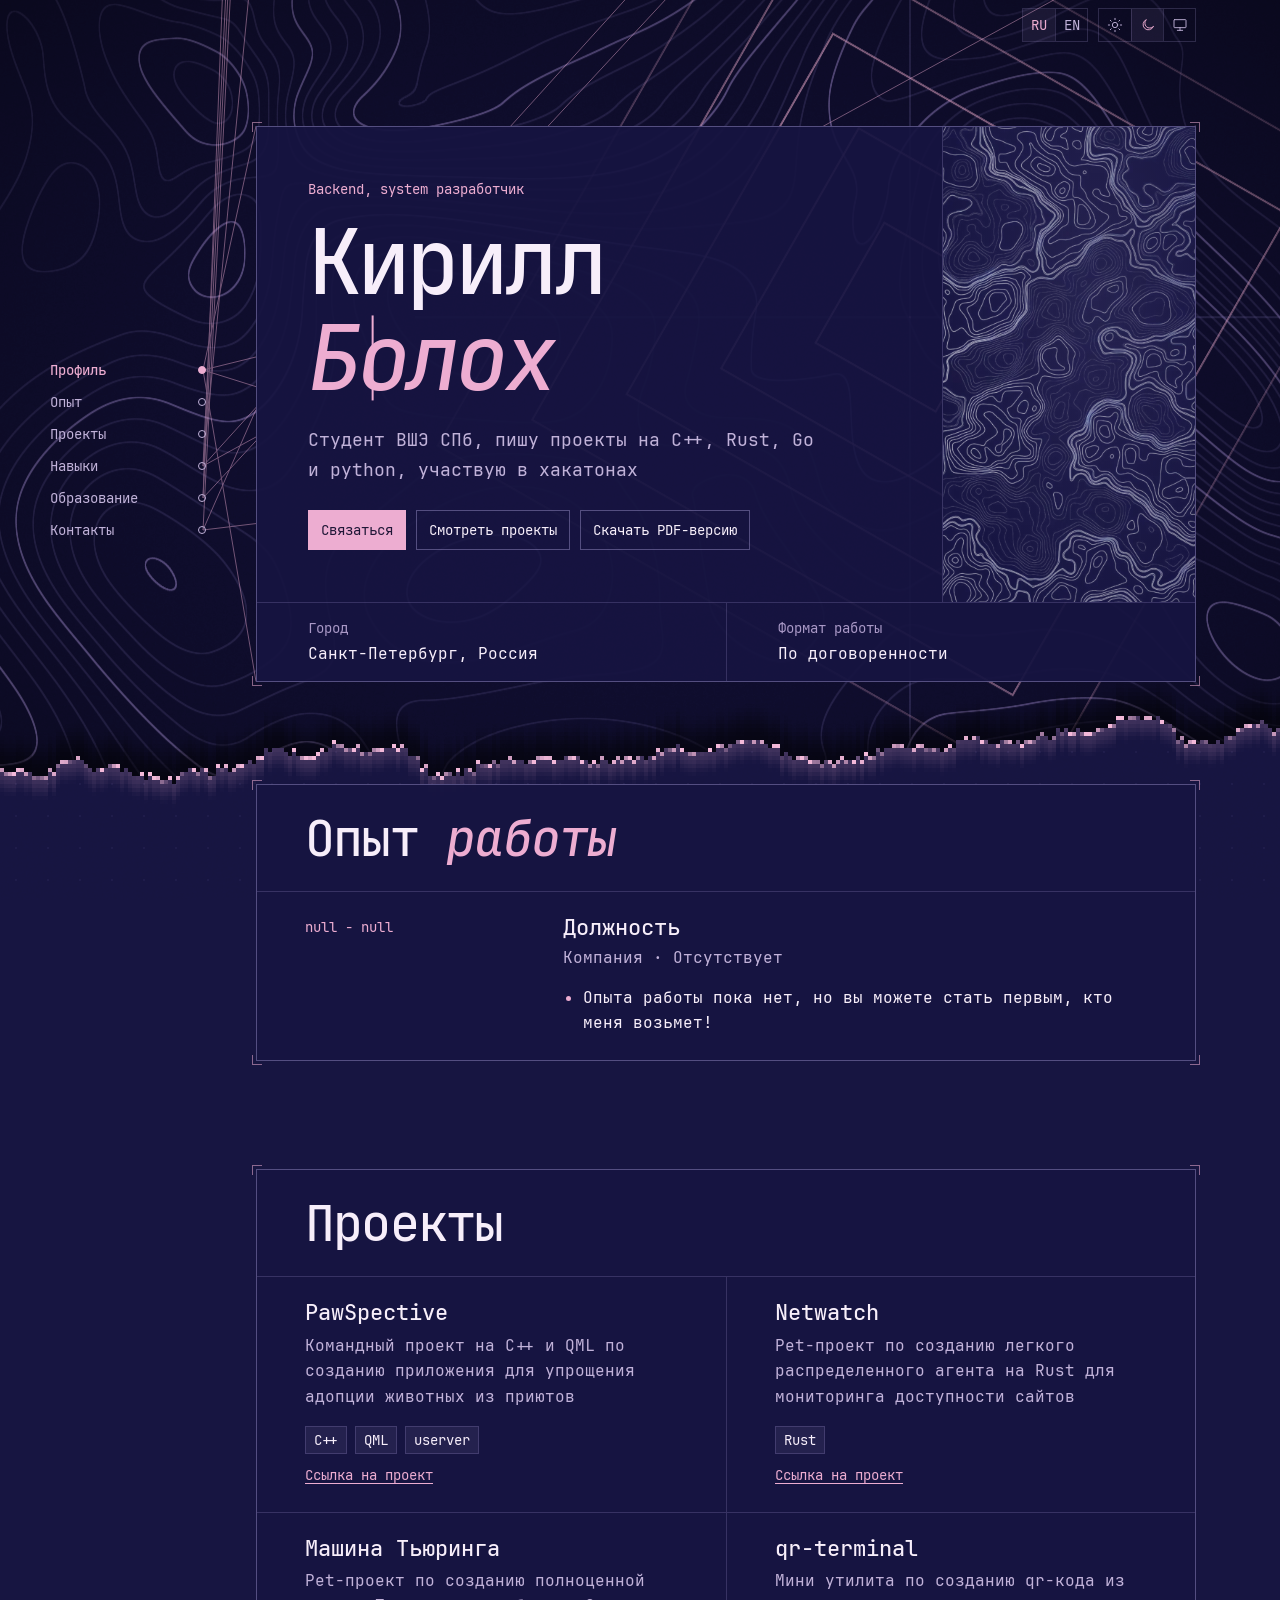
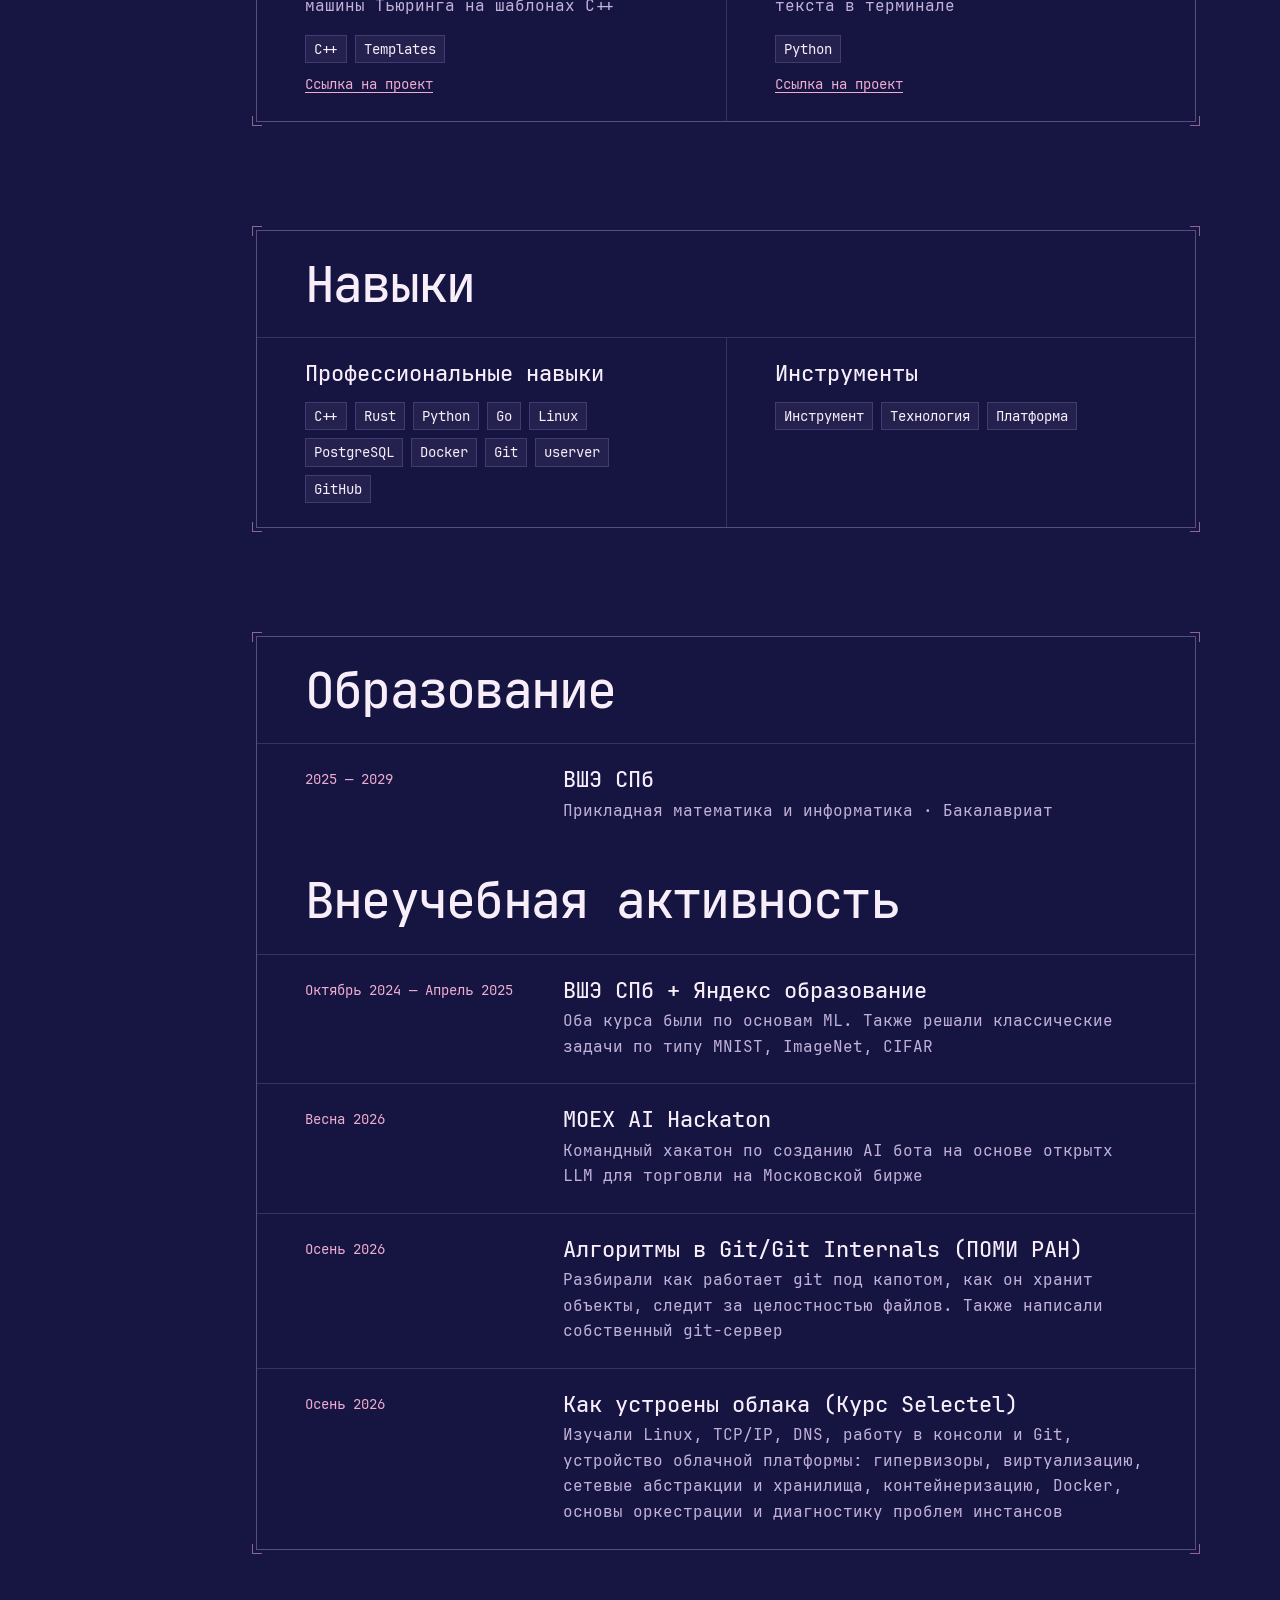
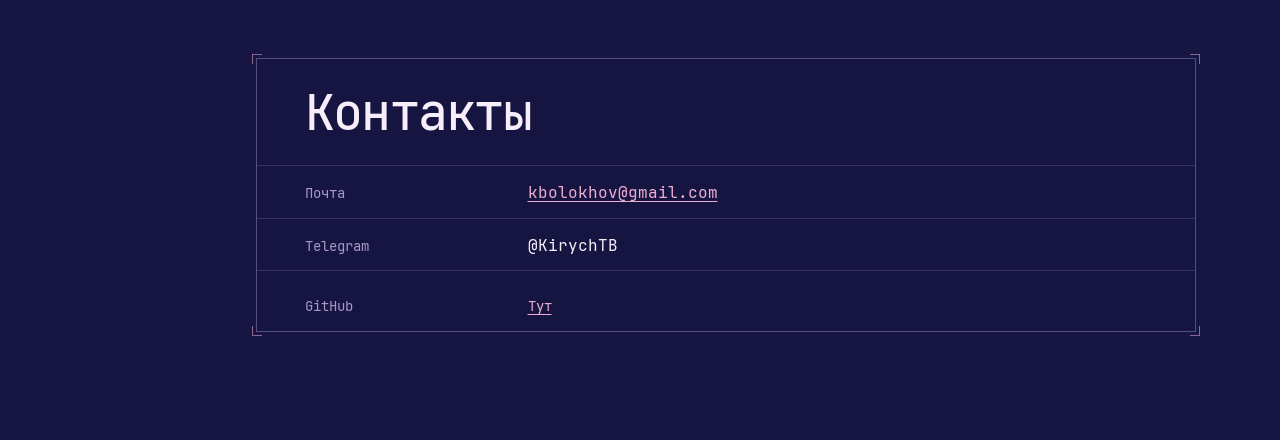
==== commit 0bc2ca3d: "change sidebar" ====
--- a/index.html
+++ b/index.html
@@ -17,46 +17,24 @@
 </head>
 <body>
 <canvas id="gl" aria-hidden="true"></canvas>
+<svg class="section-connector" aria-hidden="true" focusable="false">
+  <defs>
+    <mask id="section-connector-mask" maskUnits="userSpaceOnUse" x="0" y="0" width="100%" height="100%">
+      <rect width="100%" height="100%" fill="white"/>
+      <path fill="black"/>
+    </mask>
+  </defs>
+  <g mask="url(#section-connector-mask)"></g>
+</svg>
 
 <nav class="nav" aria-label="Разделы резюме">
-  <svg class="tree-rail" aria-hidden="true" focusable="false" hidden></svg>
-  <ul class="tree" id="toc" role="list">
-    <li class="tree-node">
-      <details name="resume-sections">
-        <summary aria-label="Профиль">П</summary>
-        <a href="#profile" aria-current="location">Профиль</a>
-      </details>
-    </li>
-    <li class="tree-node">
-      <details name="resume-sections">
-        <summary aria-label="Опыт">О</summary>
-        <a href="#experience">Опыт</a>
-      </details>
-    </li>
-    <li class="tree-node">
-      <details name="resume-sections">
-        <summary aria-label="Проекты">Р</summary>
-        <a href="#projects">Проекты</a>
-      </details>
-    </li>
-    <li class="tree-node">
-      <details name="resume-sections">
-        <summary aria-label="Навыки">Н</summary>
-        <a href="#skills">Навыки</a>
-      </details>
-    </li>
-    <li class="tree-node">
-      <details name="resume-sections">
-        <summary aria-label="Образование">У</summary>
-        <a href="#education">Образование</a>
-      </details>
-    </li>
-    <li class="tree-node">
-      <details name="resume-sections">
-        <summary aria-label="Контакты">К</summary>
-        <a href="#contacts">Контакты</a>
-      </details>
-    </li>
+  <ul class="section-links" id="toc" role="list">
+    <li><a href="#profile" aria-current="location">Профиль</a></li>
+    <li><a href="#experience">Опыт</a></li>
+    <li><a href="#projects">Проекты</a></li>
+    <li><a href="#skills">Навыки</a></li>
+    <li><a href="#education">Образование</a></li>
+    <li><a href="#contacts">Контакты</a></li>
   </ul>
 </nav>
 
--- a/assets/styles.css
+++ b/assets/styles.css
@@ -68,84 +68,50 @@
   inset: 0 auto 0 var(--left);
   width: var(--nav-width);
   display: grid;
-  grid-template-rows: minmax(0, 1fr);
+  align-content: center;
   pointer-events: none;
-  font-family: var(--mono);
-}
-.tree {
-  --trunk: 19px;
-  --node-size: 36px;
+}
+.section-links {
+  display: grid;
+  margin: 0;
+  padding: 0 26px 0 0;
+  list-style: none;
+}
+.section-links a {
   position: relative;
   display: grid;
-  grid-auto-rows: 1fr;
-  margin: 0;
-  padding: 0;
-  list-style: none;
-}
-.tree::before, .tree-node::before {
-  content: "";
-  position: absolute;
-  background: var(--line2);
-}
-.tree::before { inset: 0 auto 0 var(--trunk); width: 1px; }
-.tree-node {
-  --branch: 0px;
-  position: relative;
-  display: flex;
+  grid-template-columns: minmax(0, 1fr) auto;
   align-items: center;
-  padding-inline-start: calc(var(--trunk) + var(--branch) - var(--node-size) / 2);
-}
-.tree-node:nth-child(3n + 2) { --branch: 25px; }
-.tree-node:nth-child(3n) { --branch: 44px; }
-.tree-node::before { top: 50%; left: var(--trunk); width: var(--branch); height: 1px; }
-.tree-node details { position: relative; pointer-events: auto; }
-.tree-node details[open] { z-index: 1; }
-.tree-node summary {
-  display: grid;
-  place-items: center;
-  width: var(--node-size);
-  height: var(--node-size);
-  border: 1px solid var(--line2);
-  border-radius: 50%;
+  gap: 6px;
+  min-height: 32px;
   color: var(--mut);
   font-size: .875rem;
-  list-style: none;
-  background: var(--pbg);
-  cursor: pointer;
-}
-.tree-node summary::-webkit-details-marker { display: none; }
-.tree-node summary:hover, .tree-node details[open] summary { color: var(--acc); border-color: var(--acc); }
-.tree-node details:has(a[aria-current]) summary { color: var(--on-acc); background: var(--acc); border-color: var(--acc); }
-.tree-node a {
-  position: absolute;
-  top: 50%;
-  left: calc(100% + 8px);
-  transform: translateY(-50%);
-  padding: 6px 10px;
-  border: 1px solid var(--line2);
-  background: var(--pbg);
-  color: var(--fg);
-  font-size: .875rem;
+  line-height: 1.2;
   text-decoration: none;
-  white-space: nowrap;
-}
-.tree-node a:hover { color: var(--acc); border-color: var(--acc); }
-.tree-rail {
-  position: absolute;
-  top: 0;
-  left: 0;
-  overflow: visible;
+  pointer-events: auto;
+}
+.section-links a::after {
+  content: "";
+  width: 6px;
+  height: 6px;
+  border: 1px solid currentColor;
+  border-radius: 50%;
+}
+.section-links a:hover, .section-links a:focus-visible { color: var(--fg); }
+.section-links a[aria-current] { color: var(--acc); font-weight: 500; }
+.section-links a[aria-current]::after { background: currentColor; }
+.section-connector {
+  position: fixed;
+  inset: 0;
+  width: 100%;
+  height: 100%;
+  opacity: .45;
   pointer-events: none;
 }
-.tree[data-rail] { --node-size: 26px; display: block; }
-.tree[data-rail]::before, .tree[data-rail] .tree-node::before { display: none; }
-.tree[data-rail] .tree-node {
-  position: absolute;
-  left: var(--node-x);
-  top: var(--node-y);
-  display: block;
-  padding: 0;
-  transform: translate(-50%, -50%);
+.section-connector > g {
+  fill: none;
+  stroke: var(--acc);
+  stroke-width: 1px;
 }
 .page-controls {
   position: absolute;
@@ -174,7 +140,7 @@
 .languages a:hover { color: var(--fg); }
 .languages a[aria-current] { color: var(--acc); background: var(--panel); }
 @media screen and (prefers-reduced-motion: no-preference) {
-  html[data-language-entering] :is(.nav, main) { visibility: hidden; }
+  html[data-language-entering] :is(.nav, .section-connector, main) { visibility: hidden; }
   ::highlight(resume-strike) { text-decoration: line-through .075em; }
   ::highlight(resume-erased) { color: transparent; text-decoration-color: transparent; }
 }
@@ -376,21 +342,36 @@
 }
 
 @media screen and (max-width: 900px), screen and (max-height: 510px) {
-  html { scroll-padding-top: calc(58px + var(--pinned-header-height)); }
-  .nav { position: sticky; inset: 0 auto auto; display: block; width: auto; padding-inline: 12px; background: var(--pbg); border-bottom: 1px solid var(--line2); }
+  html {
+    --nav-row-height: 2.125rem;
+    --nav-height: var(--nav-row-height);
+    scroll-padding-top: calc(var(--nav-height) + var(--pinned-header-height) + 9px);
+  }
+  .nav {
+    position: sticky;
+    inset: 0 auto auto;
+    display: block;
+    width: auto;
+    padding-inline: 12px;
+    background: var(--pbg);
+    border-bottom: 1px solid var(--line2);
+  }
   html[data-header-pinned] .nav { top: var(--pinned-header-height); }
-  .tree { --trunk: 19px; grid-template-columns: repeat(6, minmax(0, 1fr)); height: 56px; max-width: 440px; margin-inline: auto; }
-  .tree::before { inset: var(--trunk) 0 auto; width: auto; height: 1px; }
-  .tree-node { align-items: flex-start; justify-content: center; padding: calc(var(--trunk) + var(--branch) - var(--node-size) / 2) 0 0; }
-  .tree-node:nth-child(3n + 2) { --branch: 8px; }
-  .tree-node:nth-child(3n) { --branch: 16px; }
-  .tree-node::before { top: var(--trunk); left: 50%; width: 1px; height: var(--branch); }
-  .tree-node a { top: calc(100% + 8px); left: 0; transform: none; }
-  .tree-node:nth-last-child(-n + 2) a { left: auto; right: 0; }
+  .section-connector { display: none; }
+  .section-links {
+    grid-template-columns: repeat(6, minmax(0, 1fr));
+    column-gap: 8px;
+    max-width: 650px;
+    margin-inline: auto;
+    padding: 0;
+  }
+  .section-links a { min-height: var(--nav-row-height); font-size: .75rem; overflow-wrap: anywhere; }
   .page-controls { right: 16px; }
   .col { width: auto; margin-inline: 16px; }
 }
 @media screen and (max-width: 560px) {
+  html { --nav-height: calc(2 * var(--nav-row-height)); }
+  .section-links { grid-template-columns: repeat(3, minmax(0, 1fr)); }
   .hero-card, .grid, .entry { grid-template-columns: minmax(0, 1fr); }
   .mark { display: none; }
   .cell:nth-child(even) { border-left: 0; }
@@ -418,7 +399,7 @@
     --pbg: #fff;
     color-scheme: light;
   }
-  #gl, .nav, .page-controls, .actions, .mark, .col::before { display: none; }
+  #gl, .nav, .section-connector, .page-controls, .actions, .mark, .col::before { display: none; }
   body { font: 11pt/1.4 Georgia, serif; }
   .hero, .paper, .gap { padding: 5px 0; }
   .hero-card { display: block; }
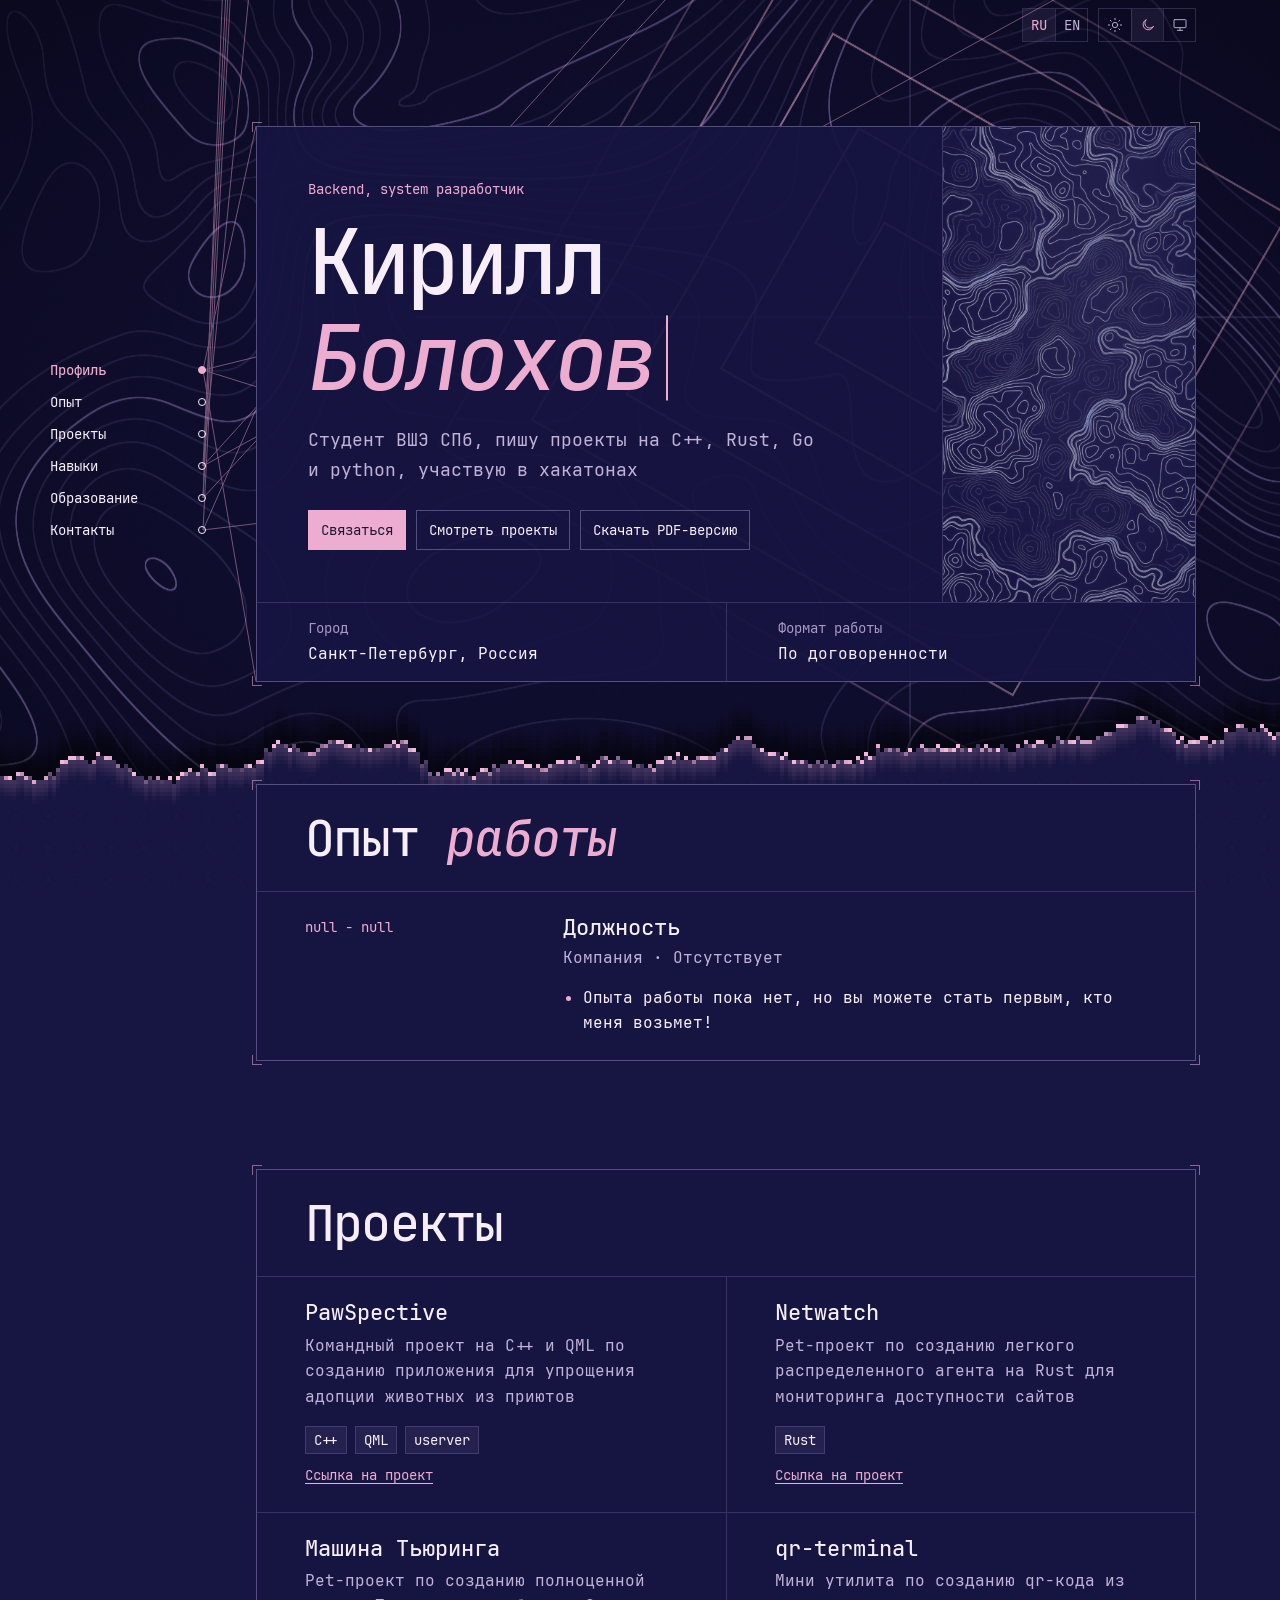
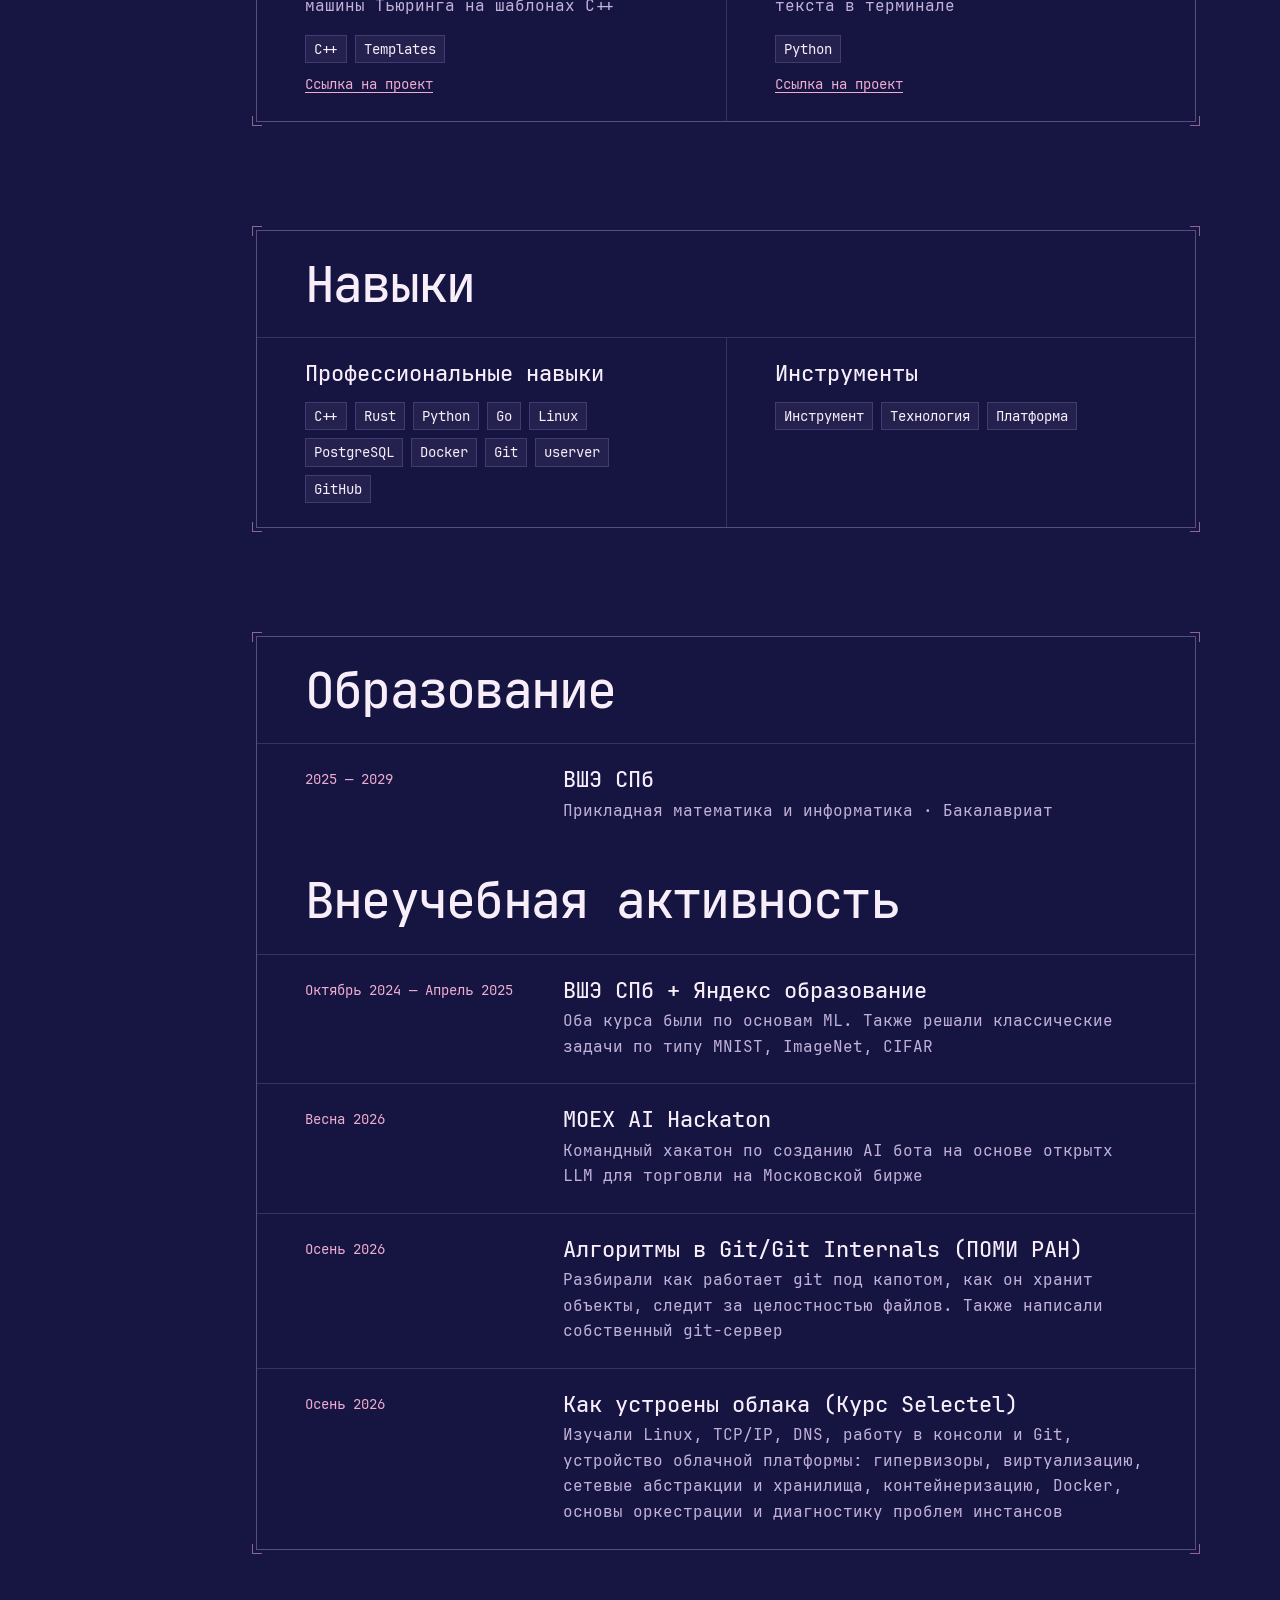
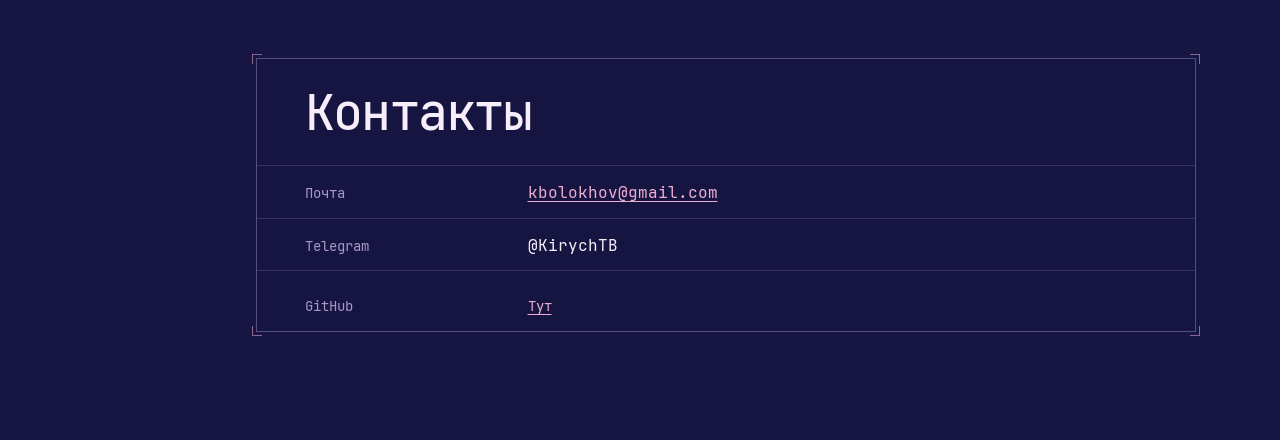
==== commit 87f42e2f: "merge 2 html 2 one" ====
--- a/index.html
+++ b/index.html
@@ -3,14 +3,13 @@
 <head>
 <meta charset="utf-8">
 <meta name="viewport" content="width=device-width,initial-scale=1">
-<meta name="description" content="Resume.">
-<title>Bolokhov Kirill - resume</title>
+<meta name="description" content="Resume." data-en-content="Kirill Bolokhov’s resume, with projects, technical skills, and education.">
+<title data-en="Kirill Bolokhov — Resume">Bolokhov Kirill - resume</title>
 <link rel="alternate" hreflang="ru" href="./index.html">
-<link rel="alternate" hreflang="en" href="./en.html">
-<link rel="prefetch" href="./en.html">
+<link rel="alternate" hreflang="en" href="./index.html?lang=en">
 <link rel="stylesheet" href="./assets/styles.css">
 <link rel="preload" as="image" href="./assets/topographic-contours.webp" type="image/webp" media="screen and (width > 560px)">
-<script src="./assets/language-switch.js"></script>
+<script src="./assets/language-switch.js" defer></script>
 <script src="./assets/hero-typing.js" defer></script>
 <script src="./assets/background.js" defer></script>
 <script src="./assets/main.js" defer></script>
@@ -27,14 +26,14 @@
   <g mask="url(#section-connector-mask)"></g>
 </svg>
 
-<nav class="nav" aria-label="Разделы резюме">
+<nav class="nav" aria-label="Разделы резюме" data-en-aria-label="Resume sections">
   <ul class="section-links" id="toc" role="list">
-    <li><a href="#profile" aria-current="location">Профиль</a></li>
-    <li><a href="#experience">Опыт</a></li>
-    <li><a href="#projects">Проекты</a></li>
-    <li><a href="#skills">Навыки</a></li>
-    <li><a href="#education">Образование</a></li>
-    <li><a href="#contacts">Контакты</a></li>
+    <li><a href="#profile" aria-current="location" data-en="Profile">Профиль</a></li>
+    <li><a href="#experience" data-en="Experience">Опыт</a></li>
+    <li><a href="#projects" data-en="Projects">Проекты</a></li>
+    <li><a href="#skills" data-en="Skills">Навыки</a></li>
+    <li><a href="#education" data-en="Education">Образование</a></li>
+    <li><a href="#contacts" data-en="Contact">Контакты</a></li>
   </ul>
 </nav>
 
@@ -42,42 +41,43 @@
   <header class="hero" id="profile" aria-labelledby="profile-title" tabindex="-1">
     <div class="page-controls">
       <div class="pinned-actions">
-        <a class="button primary" href="#contacts">Связаться</a>
-        <a class="button" href="./assets/resume-ru.pdf" download>Скачать PDF</a>
+        <a class="button primary" href="#contacts" data-en="Contact">Связаться</a>
+        <a class="button" href="./assets/resume-ru.pdf" download data-en-href="./assets/resume-en.pdf" data-en="Download PDF">Скачать PDF</a>
       </div>
-      <nav class="languages" aria-label="Язык сайта">
-        <a href="./index.html" aria-label="Русский" aria-current="page">RU</a>
-        <a href="./en.html" lang="en" hreflang="en" aria-label="English">EN</a>
+      <nav class="languages" aria-label="Язык сайта" data-en-aria-label="Site language">
+        <a href="./index.html" lang="ru" hreflang="ru" aria-label="Русский" aria-current="page">RU</a>
+        <a href="./index.html?lang=en" lang="en" hreflang="en" aria-label="English">EN</a>
       </nav>
-      <div class="themes" id="themes" role="group" aria-label="Цветовая тема" hidden>
-        <button type="button" data-m="light" aria-label="Светлая тема" title="Светлая тема" aria-pressed="false"><svg viewBox="0 0 24 24" aria-hidden="true"><circle cx="12" cy="12" r="4"/><path d="M12 2v2M12 20v2M4.9 4.9l1.4 1.4M17.7 17.7l1.4 1.4M2 12h2M20 12h2M4.9 19.1l1.4-1.4M17.7 6.3l1.4-1.4"/></svg></button>
-        <button type="button" data-m="dark" aria-label="Тёмная тема" title="Тёмная тема" aria-pressed="true"><svg viewBox="0 0 24 24" aria-hidden="true"><path d="M20 14.5A8 8 0 1 1 9.5 4a6.5 6.5 0 0 0 10.5 10.5z"/></svg></button>
-        <button type="button" data-m="system" aria-label="Системная тема" title="Системная тема" aria-pressed="false"><svg viewBox="0 0 24 24" aria-hidden="true"><rect x="3" y="4" width="18" height="12" rx="1"/><path d="M12 16v4M8 20h8"/></svg></button>
+      <div class="themes" id="themes" role="group" aria-label="Цветовая тема" data-en-aria-label="Color theme" hidden>
+        <button type="button" data-m="light" aria-label="Светлая тема" title="Светлая тема" data-en-aria-label="Light theme" data-en-title="Light theme" aria-pressed="false"><svg viewBox="0 0 24 24" aria-hidden="true"><circle cx="12" cy="12" r="4"/><path d="M12 2v2M12 20v2M4.9 4.9l1.4 1.4M17.7 17.7l1.4 1.4M2 12h2M20 12h2M4.9 19.1l1.4-1.4M17.7 6.3l1.4-1.4"/></svg></button>
+        <button type="button" data-m="dark" aria-label="Тёмная тема" title="Тёмная тема" data-en-aria-label="Dark theme" data-en-title="Dark theme" aria-pressed="true"><svg viewBox="0 0 24 24" aria-hidden="true"><path d="M20 14.5A8 8 0 1 1 9.5 4a6.5 6.5 0 0 0 10.5 10.5z"/></svg></button>
+        <button type="button" data-m="system" aria-label="Системная тема" title="Системная тема" data-en-aria-label="System theme" data-en-title="System theme" aria-pressed="false"><svg viewBox="0 0 24 24" aria-hidden="true"><rect x="3" y="4" width="18" height="12" rx="1"/><path d="M12 16v4M8 20h8"/></svg></button>
       </div>
     </div>
     <div class="col hero-card">
       <div class="hero-copy">
-        <p class="eyebrow">Backend, system разработчик</p>
-        <h1 id="profile-title">Кирилл <em class="surname" data-mistyped="<jlj"><span class="surname-text">Болохов</span><span class="surname-typing" aria-hidden="true" hidden><span class="surname-prefix"></span><span class="surname-tail"><span class="surname-letter"></span><span class="surname-cursor"></span></span></span></em></h1>
-        <p class="summary">Студент ВШЭ СПб, пишу проекты на C++, Rust, Go и python, участвую в хакатонах</p>
+        <p class="eyebrow" data-en="Backend and Systems Developer">Backend, system разработчик</p>
+        <h1 id="profile-title"><span data-en="Kirill">Кирилл</span> <em class="surname" data-mistyped="&lt;jlj" data-en-data-mistyped="Ищоло"><span class="surname-text" data-en="Bolokhov">Болохов</span><span class="surname-typing" aria-hidden="true" hidden><span class="surname-prefix"></span><span class="surname-tail"><span class="surname-letter"></span><span class="surname-cursor"></span></span></span></em></h1>
+        <p class="summary" data-en="I study at HSE University in St. Petersburg, build projects in C++, Rust, Go, and Python, and take part in hackathons.">Студент ВШЭ СПб, пишу проекты на C++, Rust, Go и python, участвую в хакатонах</p>
         <div class="actions">
-          <a class="button primary" href="#contacts">Связаться</a>
-          <a class="button" href="#projects">Смотреть проекты</a>
-          <a class="button" href="./assets/resume-ru.pdf" download>Скачать PDF-версию</a>
+          <a class="button primary" href="#contacts" data-en="Get in touch">Связаться</a>
+          <a class="button" href="#projects" data-en="View projects">Смотреть проекты</a>
+          <a class="button" href="./assets/resume-ru.pdf" download data-en-href="./assets/resume-en.pdf" data-en="Download PDF">Скачать PDF-версию</a>
         </div>
       </div>
       <div class="mark" aria-hidden="true"></div>
       <dl class="profile-details">
-        <div><dt>Город</dt><dd>Санкт-Петербург, Россия</dd></div>
-        <div><dt>Формат работы</dt><dd>По договоренности</dd></div>
+        <div><dt data-en="Location">Город</dt><dd data-en="St. Petersburg, Russia">Санкт-Петербург, Россия</dd></div>
+        <div><dt data-en="Work arrangement">Формат работы</dt><dd data-en="Open to discussion">По договоренности</dd></div>
       </dl>
     </div>
   </header>
 
   <section class="paper" id="experience" aria-labelledby="experience-title" tabindex="-1">
     <div class="col">
-      <header class="intro"><h2 id="experience-title">Опыт <em>работы</em></h2></header>
-      <article class="entry">
+      <header class="intro"><h2 id="experience-title"><span data-en="Work">Опыт</span> <em data-en="experience">работы</em></h2></header>
+      <div class="cell" data-lang-only="en" hidden><p>I’m looking for my first professional role.</p></div>
+      <article class="entry" data-lang-only="ru">
         <p class="entry-period">null - null</p>
         <div>
           <h3>Должность</h3>
@@ -92,31 +92,31 @@
 
   <section class="gap" id="projects" aria-labelledby="projects-title" tabindex="-1">
     <div class="col">
-      <header class="intro"><h2 id="projects-title">Проекты</h2></header>
+      <header class="intro"><h2 id="projects-title" data-en="Projects">Проекты</h2></header>
       <div class="grid">
         <article class="cell">
           <h3>PawSpective</h3>
-          <p>Командный проект на C++ и QML по созданию приложения для упрощения адопции животных из приютов</p>
-          <ul class="tags" aria-label="Технологии проекта"><li>С++</li><li>QML</li><li>userver</li></ul>
-          <a class="project-link" href="https://github.com/Pawspective">Ссылка на проект</a>
+          <p data-en="A team project to build an app that makes it easier to adopt pets from shelters.">Командный проект на C++ и QML по созданию приложения для упрощения адопции животных из приютов</p>
+          <ul class="tags" aria-label="Технологии проекта" data-en-aria-label="Project technologies"><li data-en="C++">С++</li><li>QML</li><li>userver</li></ul>
+          <a class="project-link" href="https://github.com/Pawspective" data-en="View on GitHub" data-en-aria-label="PawSpective on GitHub">Ссылка на проект</a>
         </article>
         <article class="cell">
           <h3>Netwatch</h3>
-          <p>Pet-проект по созданию легкого распределенного агента на Rust для мониторинга доступности сайтов</p>
-          <ul class="tags" aria-label="Технологии проекта"><li>Rust</li></ul>
-          <a class="project-link" href="https://github.com/Granzh/netwatch">Ссылка на проект</a>
+          <p data-en="A lightweight distributed monitoring agent that checks whether websites are reachable.">Pet-проект по созданию легкого распределенного агента на Rust для мониторинга доступности сайтов</p>
+          <ul class="tags" aria-label="Технологии проекта" data-en-aria-label="Project technologies"><li>Rust</li></ul>
+          <a class="project-link" href="https://github.com/Granzh/netwatch" data-en="View on GitHub" data-en-aria-label="Netwatch on GitHub">Ссылка на проект</a>
         </article>
         <article class="cell">
-          <h3>Машина Тьюринга</h3>
-          <p>Pet-проект по созданию полноценной машины Тьюринга на шаблонах C++</p>
-          <ul class="tags" aria-label="Технологии проекта"><li>C++</li><li>Templates</li></ul>
-          <a class="project-link" href="https://github.com/Granzh/Turing-Machine">Ссылка на проект</a>
+          <h3 data-en="Turing Machine">Машина Тьюринга</h3>
+          <p data-en="A Turing machine implemented with C++ templates.">Pet-проект по созданию полноценной машины Тьюринга на шаблонах C++</p>
+          <ul class="tags" aria-label="Технологии проекта" data-en-aria-label="Project technologies"><li>C++</li><li>Templates</li></ul>
+          <a class="project-link" href="https://github.com/Granzh/Turing-Machine" data-en="View on GitHub" data-en-aria-label="Turing Machine on GitHub">Ссылка на проект</a>
         </article>
         <article class="cell">
           <h3>qr-terminal</h3>
-          <p>Мини утилита по созданию qr-кода из текста в терминале</p>
-          <ul class="tags" aria-label="Технологии проекта"><li>Python</li></ul>
-          <a class="project-link" href="https://github.com/Granzh/qr-terminal">Ссылка на проект</a>
+          <p data-en="A command-line utility that generates QR codes from text.">Мини утилита по созданию qr-кода из текста в терминале</p>
+          <ul class="tags" aria-label="Технологии проекта" data-en-aria-label="Project technologies"><li>Python</li></ul>
+          <a class="project-link" href="https://github.com/Granzh/qr-terminal" data-en="View on GitHub" data-en-aria-label="qr-terminal on GitHub">Ссылка на проект</a>
         </article>
       </div>
     </div>
@@ -125,15 +125,15 @@
 
   <section class="paper" id="skills" aria-labelledby="skills-title" tabindex="-1">
     <div class="col">
-      <header class="intro"><h2 id="skills-title">Навыки</h2></header>
+      <header class="intro"><h2 id="skills-title" data-en="Skills">Навыки</h2></header>
       <div class="grid">
         <div class="cell">
-          <h3>Профессиональные навыки</h3>
-          <ul class="tags"><li>C++</li><li>Rust</li><li>Python</li><li>Go</li><li>Linux</li><li>PostgreSQL</li><li>Docker</li><li>Git</li><li>userver</li><li>GitHub </li></ul>
+          <h3 data-en="Programming languages">Профессиональные навыки</h3>
+          <ul class="tags"><li>C++</li><li>Rust</li><li>Python</li><li>Go</li><li data-lang-only="ru">Linux</li><li data-lang-only="ru">PostgreSQL</li><li data-lang-only="ru">Docker</li><li data-lang-only="ru">Git</li><li data-lang-only="ru">userver</li><li data-lang-only="ru">GitHub </li></ul>
         </div>
         <div class="cell">
-          <h3>Инструменты</h3>
-          <ul class="tags"><li>Инструмент</li><li>Технология</li><li>Платформа</li></ul>
+          <h3 data-en="Tools and technologies">Инструменты</h3>
+          <ul class="tags"><li data-lang-only="ru">Инструмент</li><li data-lang-only="ru">Технология</li><li data-lang-only="ru">Платформа</li><li data-lang-only="en" hidden>Linux</li><li data-lang-only="en" hidden>PostgreSQL</li><li data-lang-only="en" hidden>Docker</li><li data-lang-only="en" hidden>Git</li><li data-lang-only="en" hidden>userver</li><li data-lang-only="en" hidden>GitHub</li></ul>
         </div>
       </div>
     </div>
@@ -141,43 +141,43 @@
 
   <section class="gap" id="education" aria-labelledby="education-title" tabindex="-1">
     <div class="col">
-      <header class="intro"><h2 id="education-title">Образование</h2></header>
+      <header class="intro"><h2 id="education-title" data-en="Education">Образование</h2></header>
       <article class="entry">
-        <p class="entry-period">2025 — 2029</p>
+        <p class="entry-period" data-en="2025–2029">2025 — 2029</p>
         <div>
-          <h3>ВШЭ СПб</h3>
-          <p class="entry-meta">Прикладная математика и информатика · Бакалавриат</p>
+          <h3 data-en="HSE University, St. Petersburg">ВШЭ СПб</h3>
+          <p class="entry-meta" data-en="Bachelor’s program in Applied Mathematics and Computer Science">Прикладная математика и информатика · Бакалавриат</p>
         </div>
       </article>
 
-      <header class="intro"><h2 id="education-title">Внеучебная активность</h2></header>
+      <header class="intro"><h2 id="activities-title" data-en="Extracurricular activities">Внеучебная активность</h2></header>
       <article class="entry">
-        <p class="entry-period">Октябрь 2024 — Апрель 2025</p>
+        <p class="entry-period" data-en="Oct 2024 – Apr 2025">Октябрь 2024 — Апрель 2025</p>
         <div>
-          <h3>ВШЭ СПб + Яндекс образование</h3>
-          <p class="entry-meta">Оба курса были по основам ML. Также решали классические задачи по типу MNIST, ImageNet, CIFAR</p>
+          <h3 data-en="HSE University, St. Petersburg and Yandex Education">ВШЭ СПб + Яндекс образование</h3>
+          <p class="entry-meta" data-en="Took two courses in machine learning fundamentals and worked on tasks using MNIST, ImageNet, and CIFAR.">Оба курса были по основам ML. Также решали классические задачи по типу MNIST, ImageNet, CIFAR</p>
         </div>
       </article>
       <article class="entry">
-        <p class="entry-period">Весна 2026</p>
+        <p class="entry-period" data-en="Spring 2026">Весна 2026</p>
         <div>
-          <h3>MOEX AI Hackaton</h3>
-          <p class="entry-meta">Командный хакатон по созданию AI бота на основе открытх LLM для торговли на Московской бирже</p>
+          <h3 data-en="MOEX AI Hackathon">MOEX AI Hackaton</h3>
+          <p class="entry-meta" data-en="Worked in a team to build a trading bot for the Moscow Exchange using open LLMs.">Командный хакатон по созданию AI бота на основе открытх LLM для торговли на Московской бирже</p>
         </div>
       </article>
 
       <article class="entry">
-        <p class="entry-period">Осень 2026</p>
+        <p class="entry-period" data-en="Fall 2026">Осень 2026</p>
         <div>
-          <h3>Алгоритмы в Git/Git Internals (ПОМИ РАН)</h3>
-          <p class="entry-meta">Разбирали как работает git под капотом, как он хранит объекты, следит за целостностью файлов. Также написали собственный git-сервер</p>
+          <h3 data-en="Git Algorithms and Internals (POMI RAS)">Алгоритмы в Git/Git Internals (ПОМИ РАН)</h3>
+          <p class="entry-meta" data-en="Studied Git’s object storage and integrity checks and built a Git server.">Разбирали как работает git под капотом, как он хранит объекты, следит за целостностью файлов. Также написали собственный git-сервер</p>
         </div>
       </article>
       <article class="entry">
-        <p class="entry-period">Осень 2026</p>
+        <p class="entry-period" data-en="Fall 2026">Осень 2026</p>
         <div>
-          <h3>Как устроены облака (Курс Selectel)</h3>
-          <p class="entry-meta">Изучали Linux, TCP/IP, DNS, работу в консоли и Git, устройство облачной платформы: гипервизоры, виртуализацию, сетевые абстракции и хранилища, контейнеризацию, Docker, основы оркестрации и диагностику проблем инстансов</p>
+          <h3 data-en="How Clouds Work (Selectel course)">Как устроены облака (Курс Selectel)</h3>
+          <p class="entry-meta" data-en="Studied Linux, TCP/IP, DNS, the command line, and Git, along with cloud infrastructure, hypervisors, virtualization, networking, storage, Docker, basic orchestration, and troubleshooting cloud instances.">Изучали Linux, TCP/IP, DNS, работу в консоли и Git, устройство облачной платформы: гипервизоры, виртуализацию, сетевые абстракции и хранилища, контейнеризацию, Docker, основы оркестрации и диагностику проблем инстансов</p>
         </div>
       </article>
     </div>
@@ -185,11 +185,11 @@
 
   <section class="paper contacts" id="contacts" aria-labelledby="contacts-title" tabindex="-1">
     <div class="col">
-      <header class="intro"><h2 id="contacts-title">Контакты</h2></header>
+      <header class="intro"><h2 id="contacts-title" data-en="Contact">Контакты</h2></header>
       <dl class="contact-list">
-        <div><dt>Почта</dt><dd><a href="mailto:kbolokhov@gmail.com">kbolokhov@gmail.com</a></dd></div>
+        <div><dt data-en="Email">Почта</dt><dd><a href="mailto:kbolokhov@gmail.com">kbolokhov@gmail.com</a></dd></div>
         <div><dt>Telegram</dt><dd>@KirychTB</dd></div>
-        <div><dt>GitHub</dt><dd><a class="project-link" href="https://github.com/Granzh">Тут</a></dd></div>
+        <div><dt>GitHub</dt><dd><a class="project-link" href="https://github.com/Granzh" data-en="Granzh" data-en-class="">Тут</a></dd></div>
       </dl>
     </div>
   </section>
--- a/assets/styles.css
+++ b/assets/styles.css
@@ -84,7 +84,7 @@
   align-items: center;
   gap: 6px;
   min-height: 32px;
-  color: var(--mut);
+  color: var(--fg);
   font-size: .875rem;
   line-height: 1.2;
   text-decoration: none;
@@ -97,7 +97,7 @@
   border: 1px solid currentColor;
   border-radius: 50%;
 }
-.section-links a:hover, .section-links a:focus-visible { color: var(--fg); }
+.section-links a:hover, .section-links a:focus-visible { color: var(--acc-hover); }
 .section-links a[aria-current] { color: var(--acc); font-weight: 500; }
 .section-links a[aria-current]::after { background: currentColor; }
 .section-connector {
@@ -140,7 +140,6 @@
 .languages a:hover { color: var(--fg); }
 .languages a[aria-current] { color: var(--acc); background: var(--panel); }
 @media screen and (prefers-reduced-motion: no-preference) {
-  html[data-language-entering] :is(.nav, .section-connector, main) { visibility: hidden; }
   ::highlight(resume-strike) { text-decoration: line-through .075em; }
   ::highlight(resume-erased) { color: transparent; text-decoration-color: transparent; }
 }
